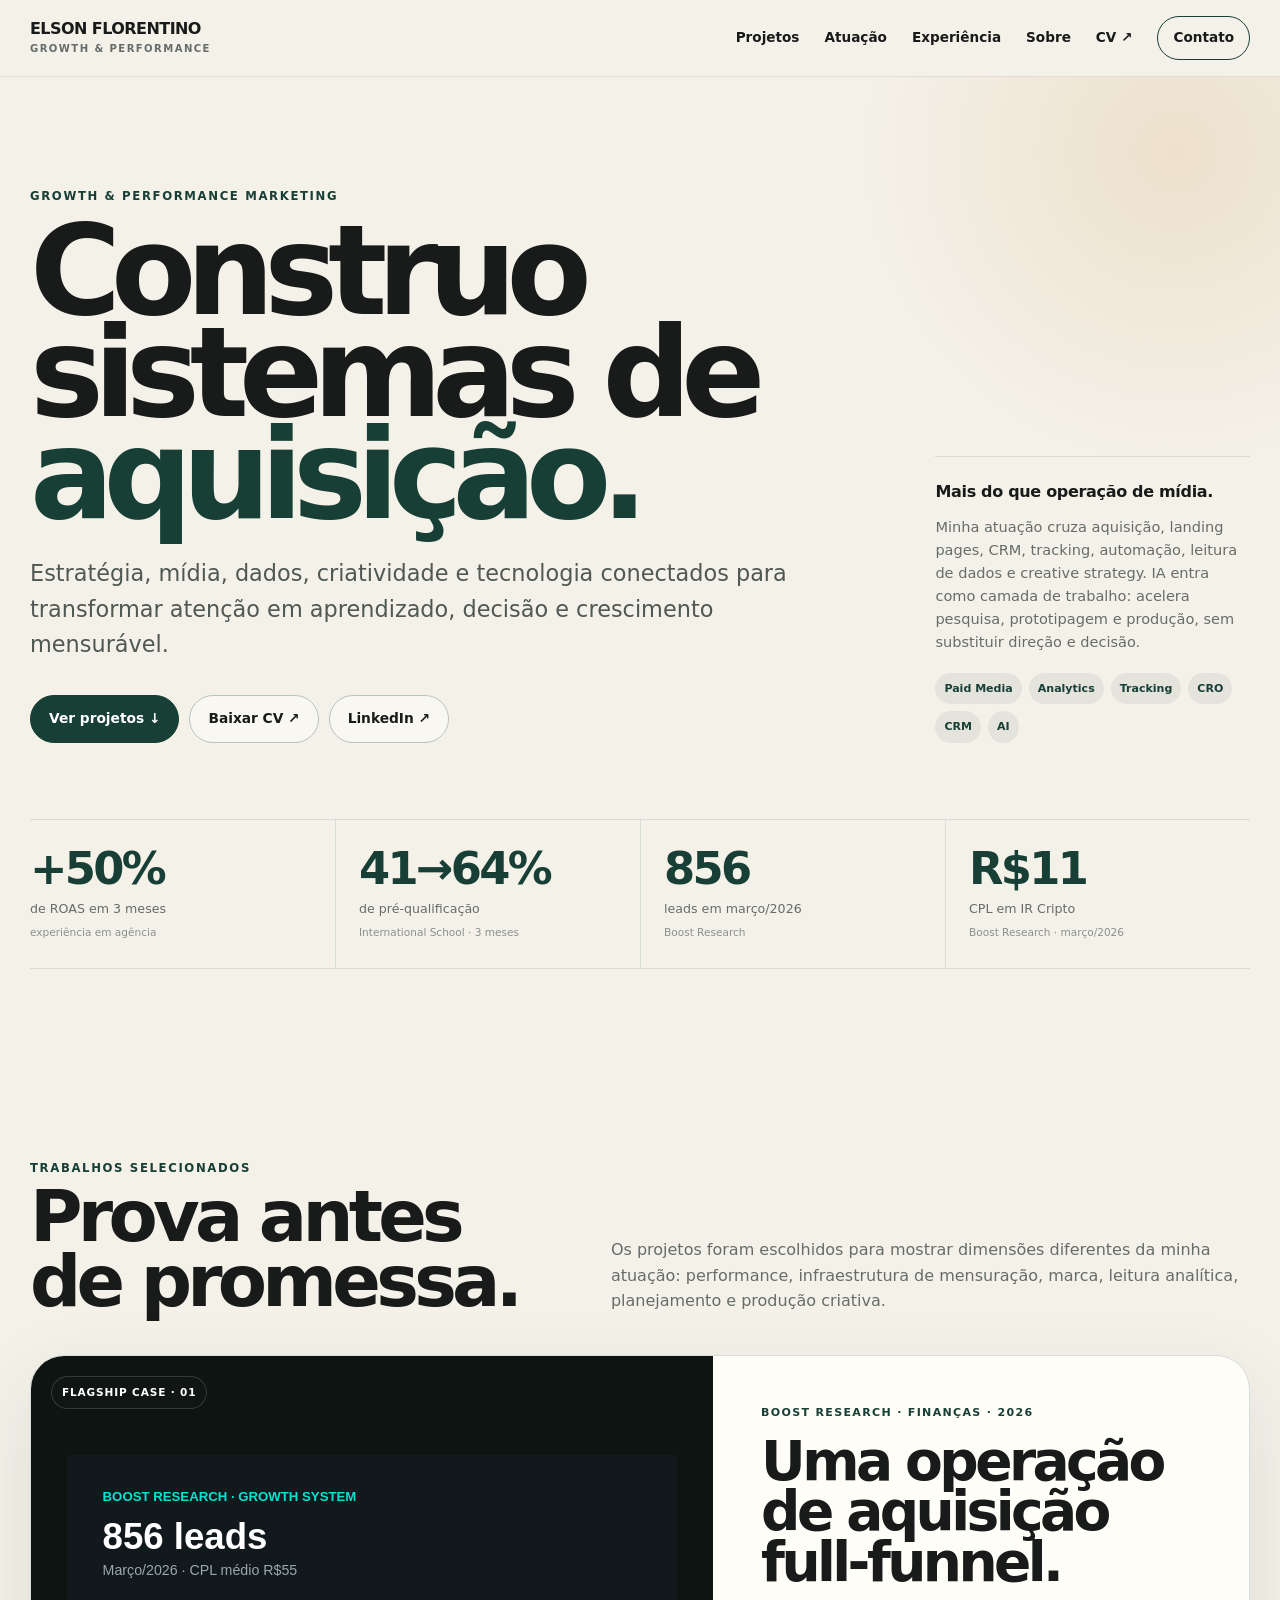
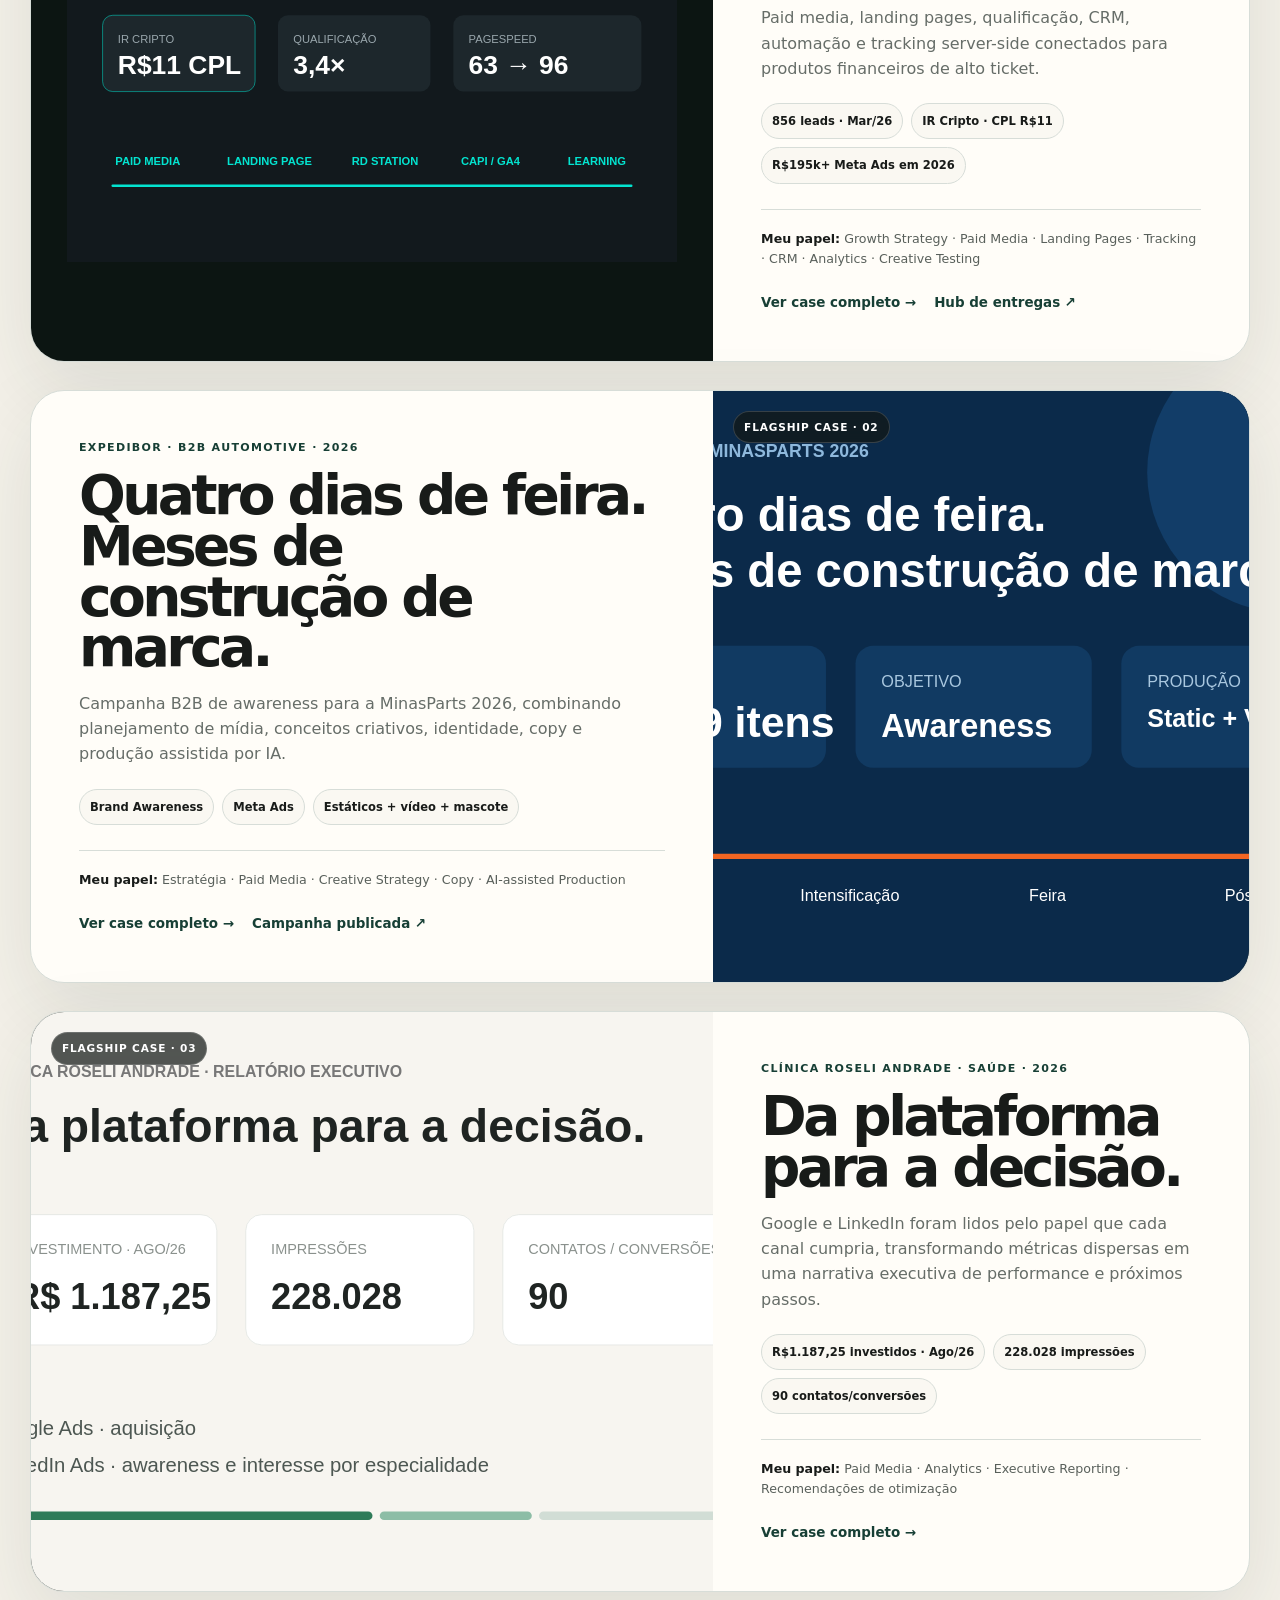
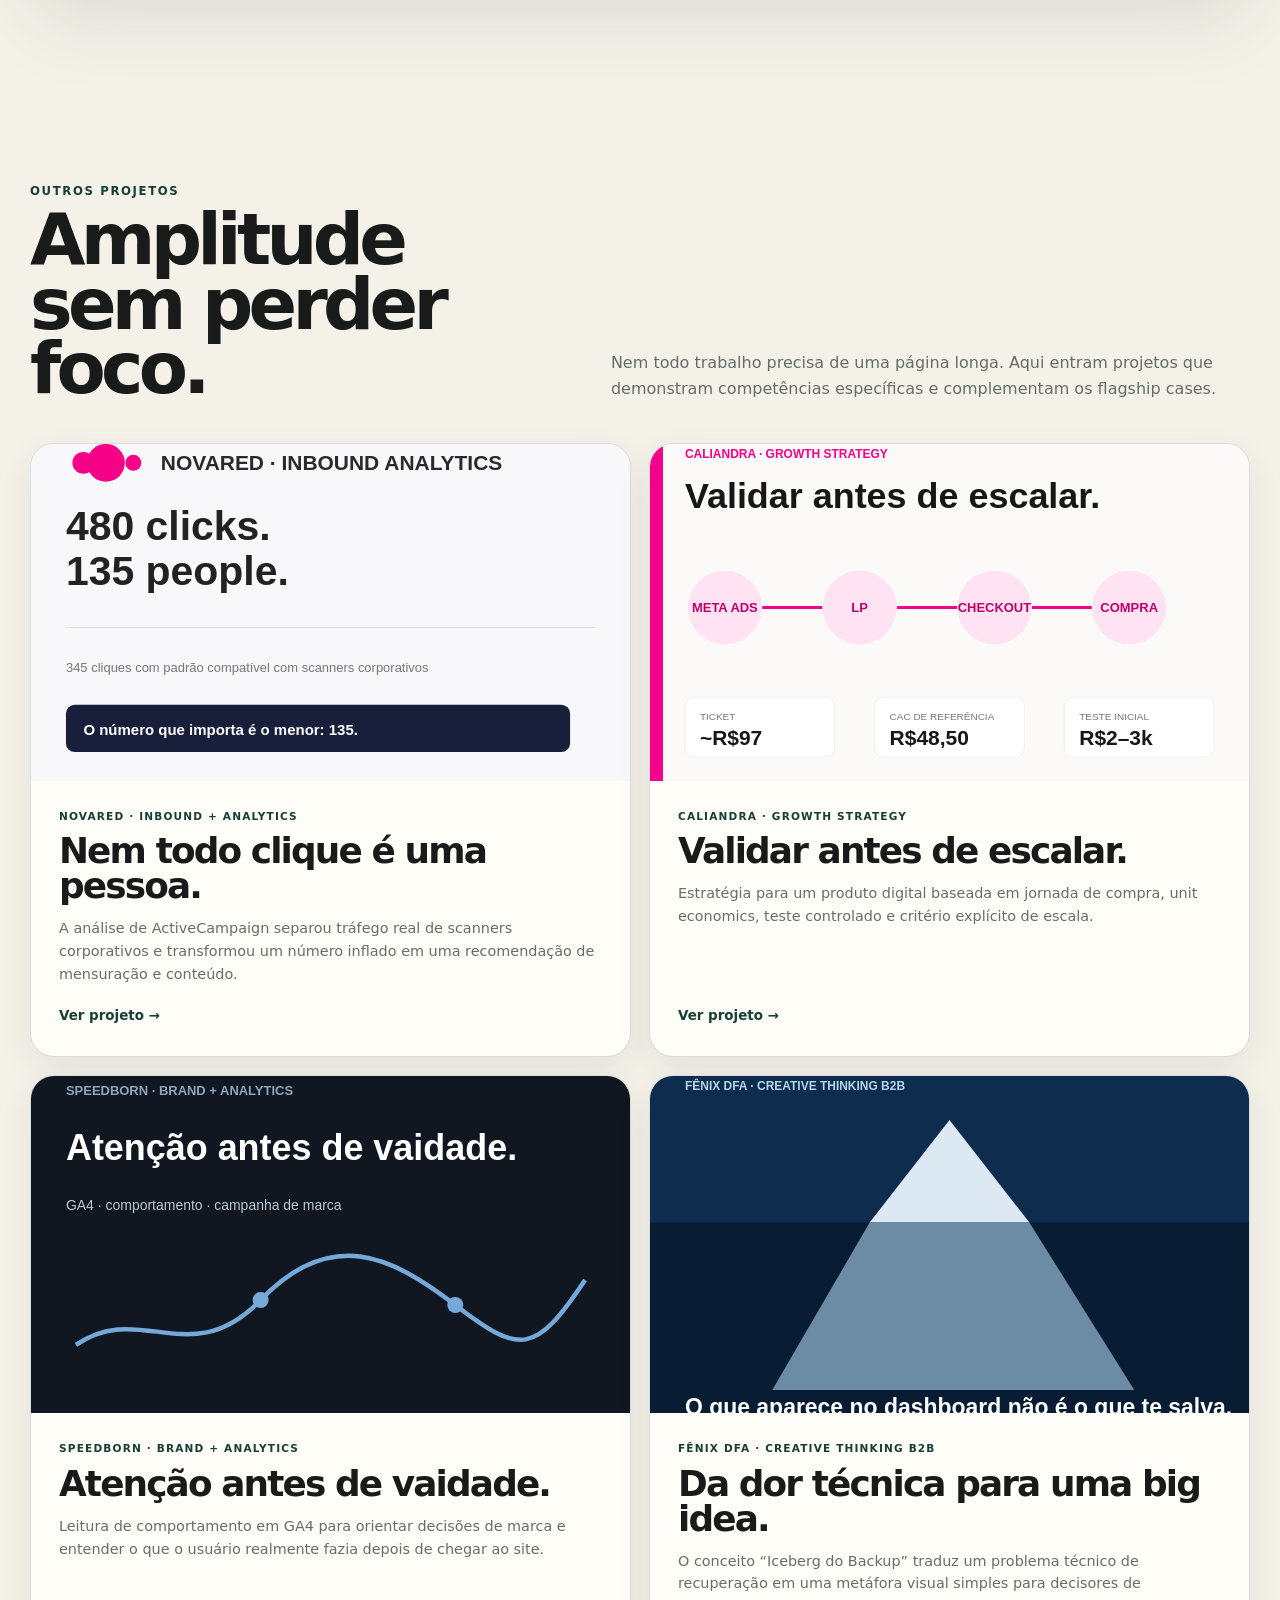
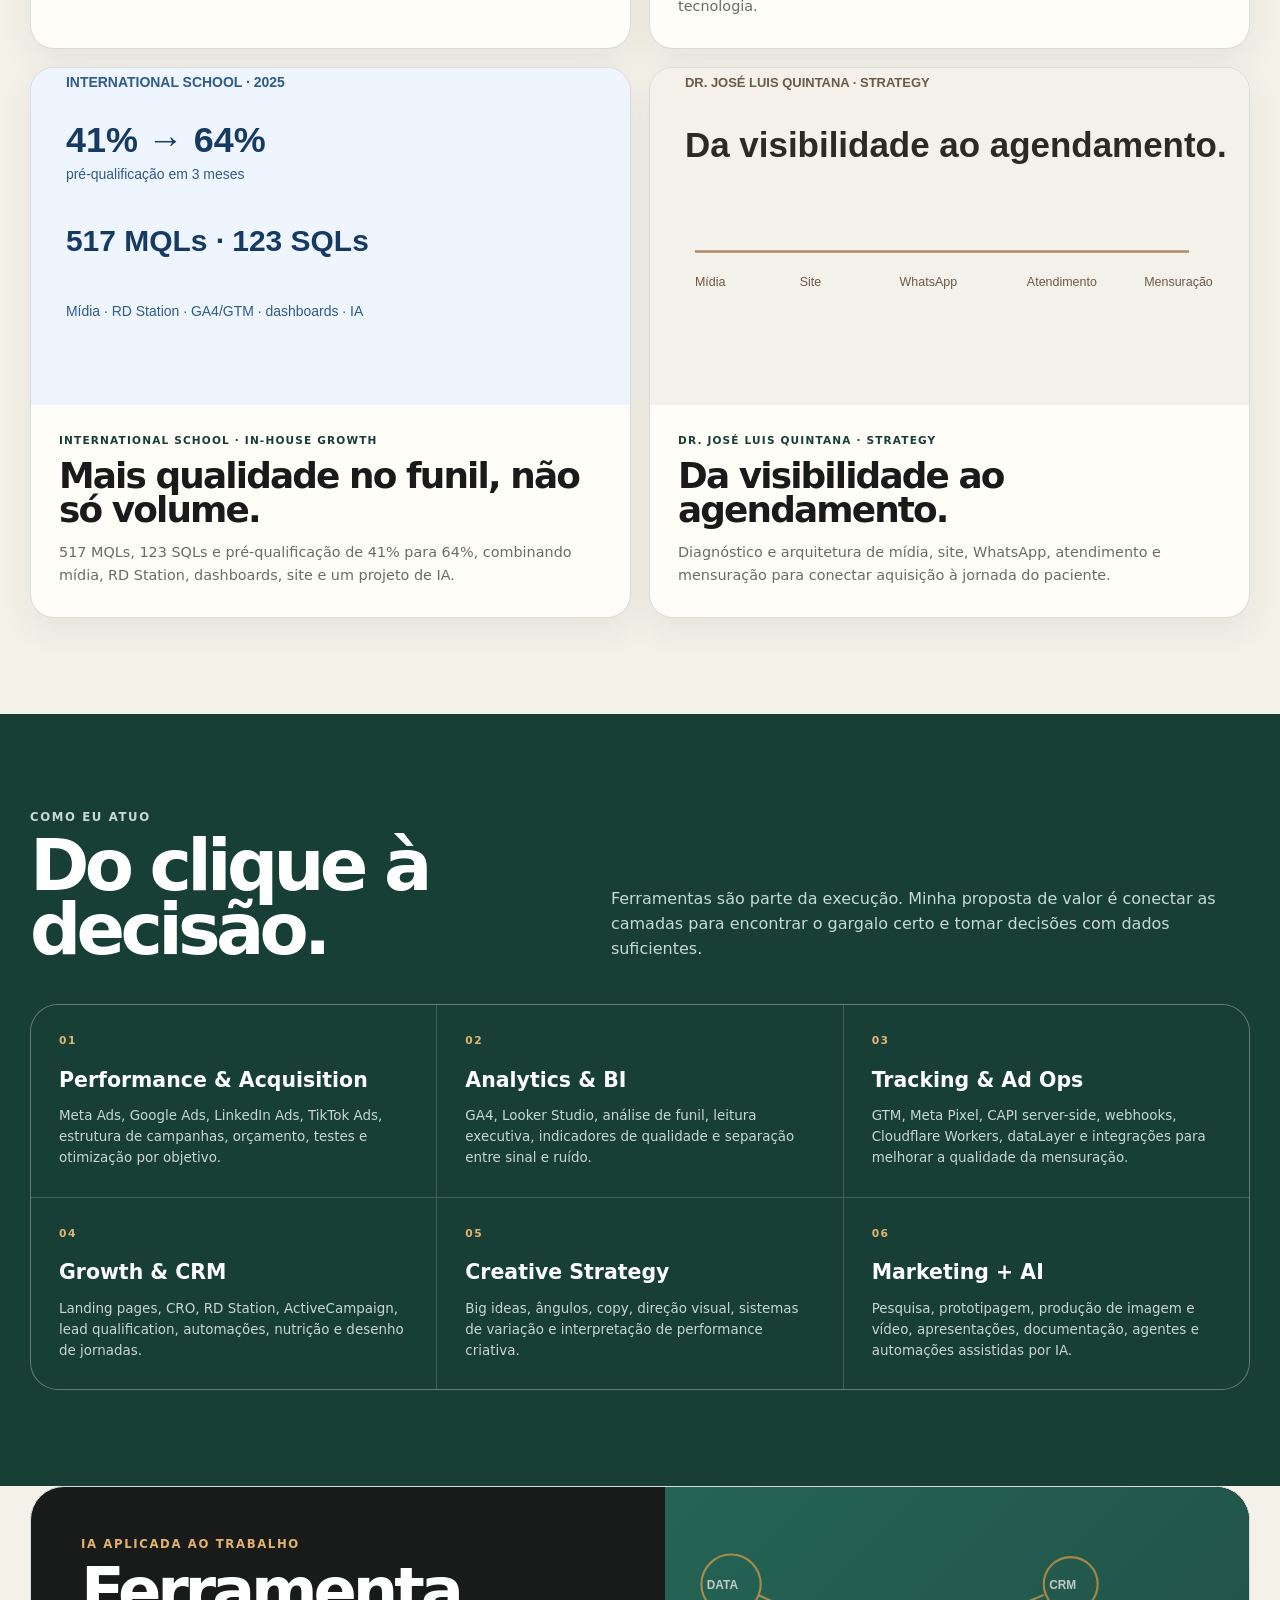
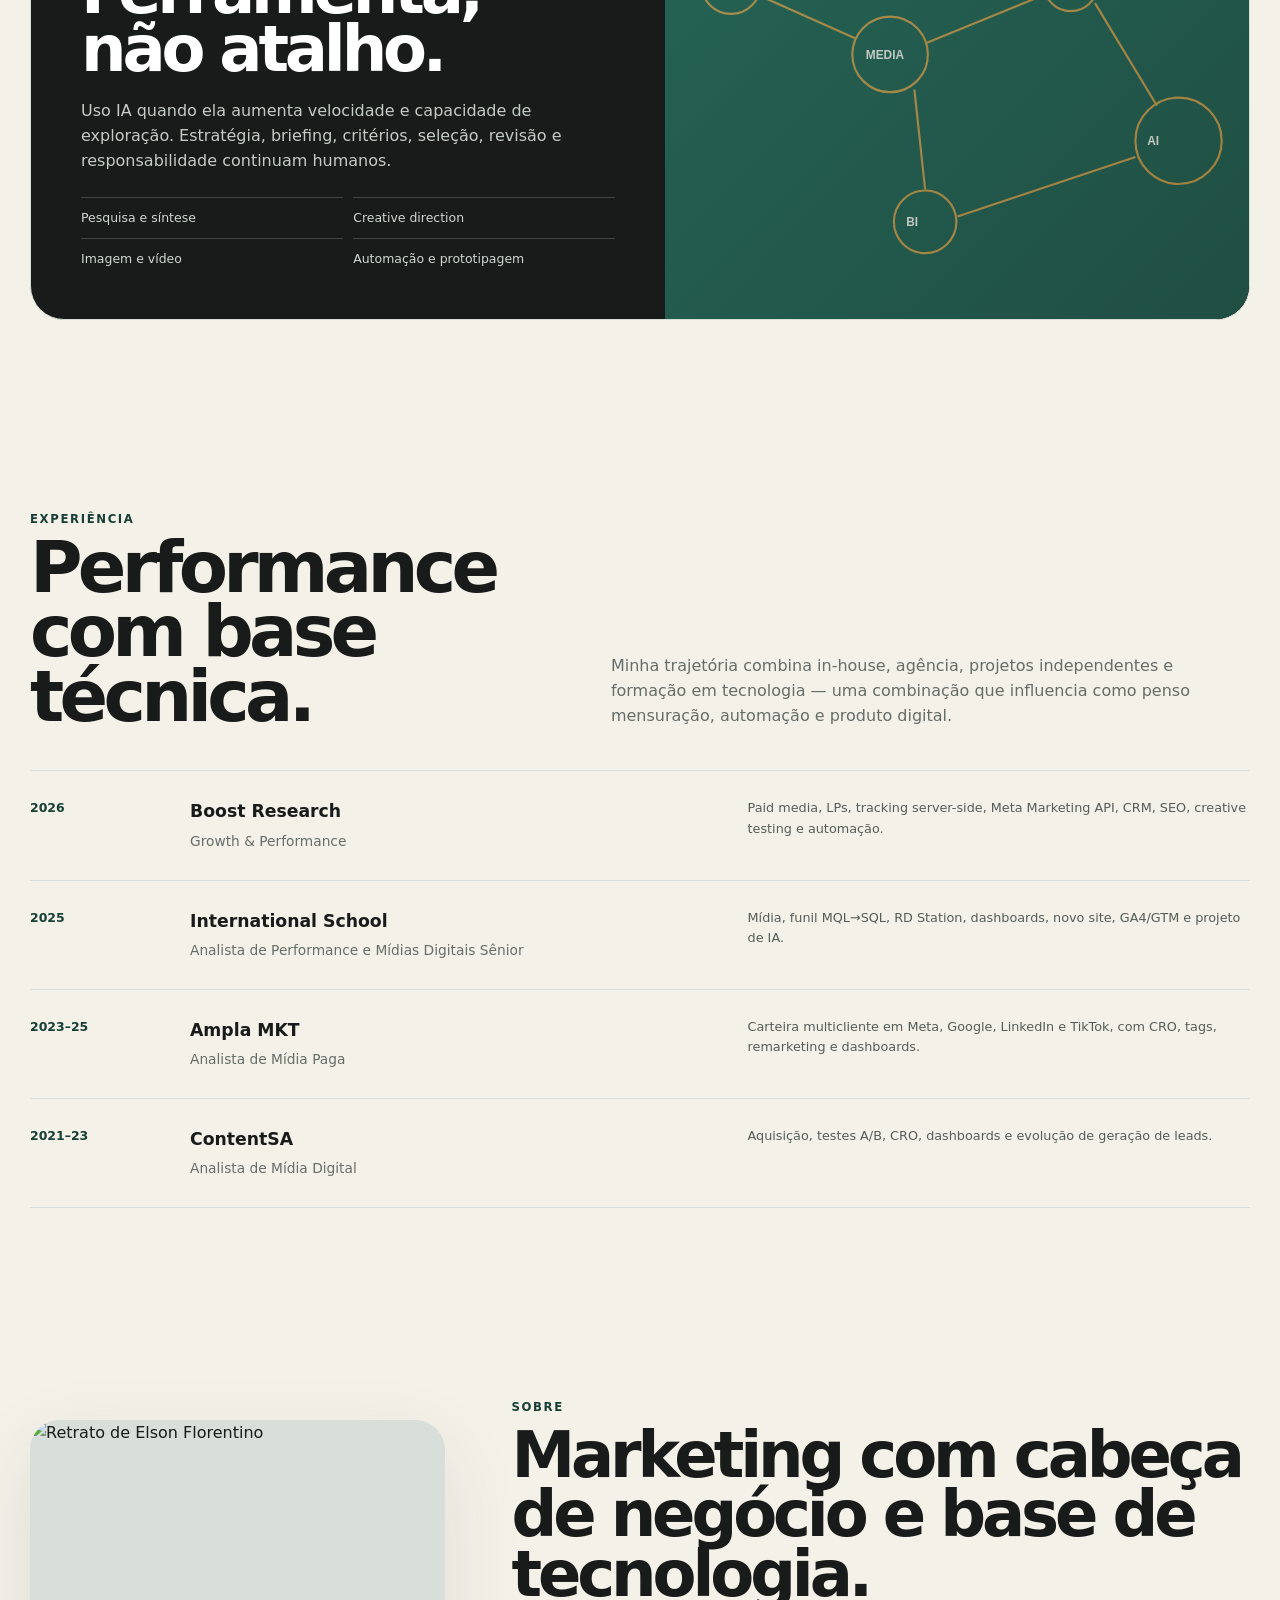
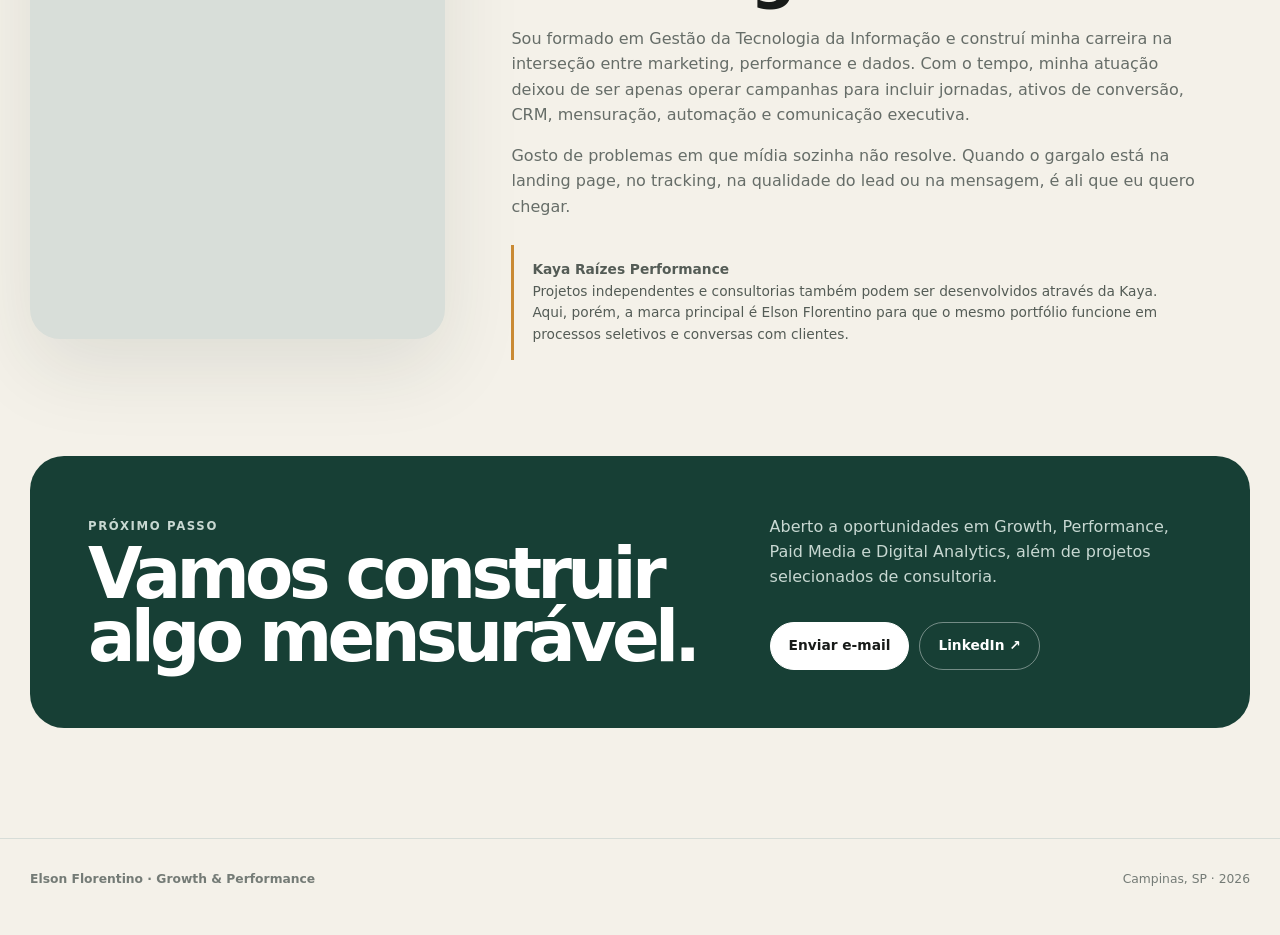
==== index.html @ 9ebf3e1c "Publish Elson Florentino portfolio" ====
<!doctype html>
<html lang="pt-BR">
<head>
<meta charset="utf-8">
<meta name="viewport" content="width=device-width,initial-scale=1">
<meta name="description" content="Elson Florentino — Growth & Performance Marketing. Paid media, analytics, tracking, CRO, creative strategy e IA aplicada ao marketing.">
<meta name="theme-color" content="#173f35">
<meta property="og:title" content="Elson Florentino — Growth & Performance">
<meta property="og:description" content="Estratégia, aquisição, dados e tecnologia para construir crescimento mensurável.">
<meta property="og:image" content="https://avatars.githubusercontent.com/u/189285156?v=4">
<title>Elson Florentino — Growth & Performance</title>
<link rel="stylesheet" href="assets/styles.css">
</head>
<body>
<a class="skip" href="#main">Pular para o conteúdo</a>
<header class="site-header">
  <div class="wrap nav">
    <a class="brand" href="#top">ELSON FLORENTINO<small>Growth & Performance</small></a>
    <nav class="navlinks" aria-label="Navegação principal">
      <a href="#work">Projetos</a><a href="#capabilities">Atuação</a><a href="#experience">Experiência</a><a href="#about">Sobre</a>
      <a href="cv.html" target="_blank" rel="noreferrer">CV ↗</a>
      <a class="nav-cta" href="mailto:elson.florentino81@gmail.com">Contato</a>
    </nav>
    <button class="menu" type="button" aria-label="Abrir menu" aria-expanded="false">☰</button>
  </div>
</header>
<main id="main">
<section class="hero" id="top">
  <div class="wrap hero-grid">
    <div>
      <div class="kicker">Growth & Performance Marketing</div>
      <h1>Construo sistemas de <span>aquisição.</span></h1>
      <p class="lead">Estratégia, mídia, dados, criatividade e tecnologia conectados para transformar atenção em aprendizado, decisão e crescimento mensurável.</p>
      <div class="actions">
        <a class="btn primary" href="#work">Ver projetos ↓</a>
        <a class="btn ghost" href="cv.html" target="_blank" rel="noreferrer">Baixar CV ↗</a>
        <a class="btn ghost" href="https://br.linkedin.com/in/elsonflorentino" target="_blank" rel="noreferrer">LinkedIn ↗</a>
      </div>
    </div>
    <aside class="hero-panel">
      <h2>Mais do que operação de mídia.</h2>
      <p>Minha atuação cruza aquisição, landing pages, CRM, tracking, automação, leitura de dados e creative strategy. IA entra como camada de trabalho: acelera pesquisa, prototipagem e produção, sem substituir direção e decisão.</p>
      <div class="micro"><span>Paid Media</span><span>Analytics</span><span>Tracking</span><span>CRO</span><span>CRM</span><span>AI</span></div>
    </aside>
  </div>
</section>

<section class="proof" aria-label="Resultados em destaque">
  <div class="wrap proof-grid">
    <div class="proof-item"><b>+50%</b><span>de ROAS em 3 meses</span><small>experiência em agência</small></div>
    <div class="proof-item"><b>41→64%</b><span>de pré-qualificação</span><small>International School · 3 meses</small></div>
    <div class="proof-item"><b>856</b><span>leads em março/2026</span><small>Boost Research</small></div>
    <div class="proof-item"><b>R$11</b><span>CPL em IR Cripto</span><small>Boost Research · março/2026</small></div>
  </div>
</section>

<section id="work">
  <div class="wrap">
    <div class="section-head">
      <div><div class="kicker">Trabalhos selecionados</div><h2>Prova antes de promessa.</h2></div>
      <p>Os projetos foram escolhidos para mostrar dimensões diferentes da minha atuação: performance, infraestrutura de mensuração, marca, leitura analítica, planejamento e produção criativa.</p>
    </div>
    <div class="featured">
      <article class="project">
        <div class="project-media contain"><span class="media-label">Flagship case · 01</span><img src="assets/images/boost.svg" alt="Capa do e-book Novas Regras Cripto 2026 da Boost Research"></div>
        <div class="project-copy">
          <div class="project-meta">Boost Research · Finanças · 2026</div>
          <h3>Uma operação de aquisição full-funnel.</h3>
          <p>Paid media, landing pages, qualificação, CRM, automação e tracking server-side conectados para produtos financeiros de alto ticket.</p>
          <div class="project-proof"><span>856 leads · Mar/26</span><span>IR Cripto · CPL R$11</span><span>R$195k+ Meta Ads em 2026</span></div>
          <div class="project-role"><b>Meu papel:</b> Growth Strategy · Paid Media · Landing Pages · Tracking · CRM · Analytics · Creative Testing</div>
          <div class="link-row"><a class="text-link" href="cases/boost.html">Ver case completo →</a><a class="text-link" href="https://elsonflorentino-afk.github.io/projetos-boost/hub/" target="_blank" rel="noreferrer">Hub de entregas ↗</a></div>
        </div>
      </article>

      <article class="project">
        <div class="project-media"><span class="media-label">Flagship case · 02</span><img src="assets/images/expedibor.svg" alt="Estande da Expedibor desenvolvido para a campanha da MinasParts 2026"></div>
        <div class="project-copy">
          <div class="project-meta">Expedibor · B2B Automotive · 2026</div>
          <h3>Quatro dias de feira. Meses de construção de marca.</h3>
          <p>Campanha B2B de awareness para a MinasParts 2026, combinando planejamento de mídia, conceitos criativos, identidade, copy e produção assistida por IA.</p>
          <div class="project-proof"><span>Brand Awareness</span><span>Meta Ads</span><span>Estáticos + vídeo + mascote</span></div>
          <div class="project-role"><b>Meu papel:</b> Estratégia · Paid Media · Creative Strategy · Copy · AI-assisted Production</div>
          <div class="link-row"><a class="text-link" href="cases/expedibor.html">Ver case completo →</a><a class="text-link" href="https://elsonflorentino.github.io/expedibor-midia/painel/mockups-fase1-intensificacao.html" target="_blank" rel="noreferrer">Campanha publicada ↗</a></div>
        </div>
      </article>

      <article class="project">
        <div class="project-media"><span class="media-label">Flagship case · 03</span><img src="assets/images/roseli.svg" alt="Resumo executivo de agosto da Clínica Roseli Andrade"></div>
        <div class="project-copy">
          <div class="project-meta">Clínica Roseli Andrade · Saúde · 2026</div>
          <h3>Da plataforma para a decisão.</h3>
          <p>Google e LinkedIn foram lidos pelo papel que cada canal cumpria, transformando métricas dispersas em uma narrativa executiva de performance e próximos passos.</p>
          <div class="project-proof"><span>R$1.187,25 investidos · Ago/26</span><span>228.028 impressões</span><span>90 contatos/conversões</span></div>
          <div class="project-role"><b>Meu papel:</b> Paid Media · Analytics · Executive Reporting · Recomendações de otimização</div>
          <div class="link-row"><a class="text-link" href="cases/roseli.html">Ver case completo →</a></div>
        </div>
      </article>
    </div>
  </div>
</section>

<section>
  <div class="wrap">
    <div class="section-head">
      <div><div class="kicker">Outros projetos</div><h2>Amplitude sem perder foco.</h2></div>
      <p>Nem todo trabalho precisa de uma página longa. Aqui entram projetos que demonstram competências específicas e complementam os flagship cases.</p>
    </div>
    <div class="secondary-grid">
      <article class="secondary-card"><div class="secondary-media"><img src="assets/images/novared.svg" alt="Slide de insights e direcionamento de e-mail marketing da NovaRed"></div><div class="secondary-body"><div class="secondary-tag">NovaRed · Inbound + Analytics</div><h3>Nem todo clique é uma pessoa.</h3><p>A análise de ActiveCampaign separou tráfego real de scanners corporativos e transformou um número inflado em uma recomendação de mensuração e conteúdo.</p><div class="link-row"><a class="text-link" href="cases/novared.html">Ver projeto →</a></div></div></article>
      <article class="secondary-card"><div class="secondary-media"><img src="assets/images/caliandra.svg" alt="Plano em duas fases para validação e escala da Caliandra Saúde Mental"></div><div class="secondary-body"><div class="secondary-tag">Caliandra · Growth Strategy</div><h3>Validar antes de escalar.</h3><p>Estratégia para um produto digital baseada em jornada de compra, unit economics, teste controlado e critério explícito de escala.</p><div class="link-row"><a class="text-link" href="cases/caliandra.html">Ver projeto →</a></div></div></article>
      <article class="secondary-card"><div class="secondary-media"><img src="assets/images/speedborn.svg" alt="Visual editorial de brand e analytics para Speedborn"></div><div class="secondary-body"><div class="secondary-tag">Speedborn · Brand + Analytics</div><h3>Atenção antes de vaidade.</h3><p>Leitura de comportamento em GA4 para orientar decisões de marca e entender o que o usuário realmente fazia depois de chegar ao site.</p></div></article>
      <article class="secondary-card"><div class="secondary-media"><img src="assets/images/fenix.svg" alt="Conceito O Iceberg do Backup criado para campanha B2B da Fênix DFA"></div><div class="secondary-body"><div class="secondary-tag">Fênix DFA · Creative Thinking B2B</div><h3>Da dor técnica para uma big idea.</h3><p>O conceito “Iceberg do Backup” traduz um problema técnico de recuperação em uma metáfora visual simples para decisores de tecnologia.</p></div></article>
      <article class="secondary-card"><div class="secondary-media"><img src="assets/images/international-school.svg" alt="Visual de resultados do funil da International School"></div><div class="secondary-body"><div class="secondary-tag">International School · In-house Growth</div><h3>Mais qualidade no funil, não só volume.</h3><p>517 MQLs, 123 SQLs e pré-qualificação de 41% para 64%, combinando mídia, RD Station, dashboards, site e um projeto de IA.</p></div></article>
      <article class="secondary-card"><div class="secondary-media"><img src="assets/images/quintana.svg" alt="Visual de estratégia para Dr. José Luis Quintana"></div><div class="secondary-body"><div class="secondary-tag">Dr. José Luis Quintana · Strategy</div><h3>Da visibilidade ao agendamento.</h3><p>Diagnóstico e arquitetura de mídia, site, WhatsApp, atendimento e mensuração para conectar aquisição à jornada do paciente.</p></div></article>
    </div>
  </div>
</section>

<section class="capabilities" id="capabilities">
  <div class="wrap">
    <div class="section-head"><div><div class="kicker">Como eu atuo</div><h2>Do clique à decisão.</h2></div><p>Ferramentas são parte da execução. Minha proposta de valor é conectar as camadas para encontrar o gargalo certo e tomar decisões com dados suficientes.</p></div>
    <div class="cap-grid">
      <div class="cap"><div class="num">01</div><h3>Performance & Acquisition</h3><p>Meta Ads, Google Ads, LinkedIn Ads, TikTok Ads, estrutura de campanhas, orçamento, testes e otimização por objetivo.</p></div>
      <div class="cap"><div class="num">02</div><h3>Analytics & BI</h3><p>GA4, Looker Studio, análise de funil, leitura executiva, indicadores de qualidade e separação entre sinal e ruído.</p></div>
      <div class="cap"><div class="num">03</div><h3>Tracking & Ad Ops</h3><p>GTM, Meta Pixel, CAPI server-side, webhooks, Cloudflare Workers, dataLayer e integrações para melhorar a qualidade da mensuração.</p></div>
      <div class="cap"><div class="num">04</div><h3>Growth & CRM</h3><p>Landing pages, CRO, RD Station, ActiveCampaign, lead qualification, automações, nutrição e desenho de jornadas.</p></div>
      <div class="cap"><div class="num">05</div><h3>Creative Strategy</h3><p>Big ideas, ângulos, copy, direção visual, sistemas de variação e interpretação de performance criativa.</p></div>
      <div class="cap"><div class="num">06</div><h3>Marketing + AI</h3><p>Pesquisa, prototipagem, produção de imagem e vídeo, apresentações, documentação, agentes e automações assistidas por IA.</p></div>
    </div>
  </div>
</section>

<section class="ai-band">
  <div class="wrap ai-shell">
    <div class="ai-copy"><div class="kicker">IA aplicada ao trabalho</div><h2>Ferramenta, não atalho.</h2><p>Uso IA quando ela aumenta velocidade e capacidade de exploração. Estratégia, briefing, critérios, seleção, revisão e responsabilidade continuam humanos.</p><div class="ai-list"><div>Pesquisa e síntese</div><div>Creative direction</div><div>Imagem e vídeo</div><div>Automação e prototipagem</div></div></div>
    <div class="ai-visual"><img src="assets/images/data-flow.svg" alt="Visual abstrato representando fluxo de dados e inteligência artificial"></div>
  </div>
</section>

<section id="experience">
  <div class="wrap">
    <div class="section-head"><div><div class="kicker">Experiência</div><h2>Performance com base técnica.</h2></div><p>Minha trajetória combina in-house, agência, projetos independentes e formação em tecnologia — uma combinação que influencia como penso mensuração, automação e produto digital.</p></div>
    <div class="experience">
      <div class="job"><time>2026</time><div><h3>Boost Research</h3><p>Growth & Performance</p></div><div class="result">Paid media, LPs, tracking server-side, Meta Marketing API, CRM, SEO, creative testing e automação.</div></div>
      <div class="job"><time>2025</time><div><h3>International School</h3><p>Analista de Performance e Mídias Digitais Sênior</p></div><div class="result">Mídia, funil MQL→SQL, RD Station, dashboards, novo site, GA4/GTM e projeto de IA.</div></div>
      <div class="job"><time>2023–25</time><div><h3>Ampla MKT</h3><p>Analista de Mídia Paga</p></div><div class="result">Carteira multicliente em Meta, Google, LinkedIn e TikTok, com CRO, tags, remarketing e dashboards.</div></div>
      <div class="job"><time>2021–23</time><div><h3>ContentSA</h3><p>Analista de Mídia Digital</p></div><div class="result">Aquisição, testes A/B, CRO, dashboards e evolução de geração de leads.</div></div>
    </div>
  </div>
</section>

<section id="about">
  <div class="wrap about">
    <div class="portrait"><img src="https://avatars.githubusercontent.com/u/189285156?v=4" alt="Retrato de Elson Florentino"></div>
    <div><div class="kicker">Sobre</div><h2>Marketing com cabeça de negócio e base de tecnologia.</h2><p>Sou formado em Gestão da Tecnologia da Informação e construí minha carreira na interseção entre marketing, performance e dados. Com o tempo, minha atuação deixou de ser apenas operar campanhas para incluir jornadas, ativos de conversão, CRM, mensuração, automação e comunicação executiva.</p><p>Gosto de problemas em que mídia sozinha não resolve. Quando o gargalo está na landing page, no tracking, na qualidade do lead ou na mensagem, é ali que eu quero chegar.</p><div class="kaya-note"><b>Kaya Raízes Performance</b><br>Projetos independentes e consultorias também podem ser desenvolvidos através da Kaya. Aqui, porém, a marca principal é Elson Florentino para que o mesmo portfólio funcione em processos seletivos e conversas com clientes.</div></div>
  </div>
</section>

<section class="cta">
  <div class="wrap cta-box">
    <div><div class="kicker">Próximo passo</div><h2>Vamos construir algo mensurável.</h2></div>
    <div><p>Aberto a oportunidades em Growth, Performance, Paid Media e Digital Analytics, além de projetos selecionados de consultoria.</p><div class="actions"><a class="btn primary" href="mailto:elson.florentino81@gmail.com">Enviar e-mail</a><a class="btn" href="https://br.linkedin.com/in/elsonflorentino" target="_blank" rel="noreferrer">LinkedIn ↗</a></div></div>
  </div>
</section>
</main>
<footer class="footer"><div class="wrap footer-row"><b>Elson Florentino · Growth & Performance</b><span>Campinas, SP · 2026</span></div></footer>
<script src="assets/site.js"></script>
</body></html>
---- assets/styles.css ----
:root{
  --bg:#f4f1e9;
  --paper:#fffdf8;
  --ink:#181b19;
  --muted:#666d68;
  --green:#173f35;
  --green-2:#24564a;
  --green-soft:#dfe9e4;
  --amber:#c98a34;
  --amber-soft:#f2e4cc;
  --line:#d7ddd8;
  --line-strong:#b8c5be;
  --max:1220px;
  --r-xl:34px;
  --r-lg:24px;
  --r-md:16px;
  --shadow:0 28px 80px rgba(28,48,39,.10);
  --shadow-soft:0 12px 34px rgba(28,48,39,.07);
}
*{box-sizing:border-box}
html{scroll-behavior:smooth}
body{margin:0;background:var(--bg);color:var(--ink);font-family:Inter,ui-sans-serif,system-ui,-apple-system,BlinkMacSystemFont,"Segoe UI",sans-serif;line-height:1.58;-webkit-font-smoothing:antialiased;text-rendering:optimizeLegibility}
body.menu-open{overflow:hidden}
a{color:inherit;text-decoration:none}
img{display:block;max-width:100%;height:auto}
button{font:inherit;color:inherit}
.wrap{width:min(calc(100% - 44px),var(--max));margin:auto}
.skip{position:fixed;left:14px;top:-70px;z-index:100;background:var(--ink);color:#fff;padding:10px 14px;border-radius:10px;transition:top .18s ease}
.skip:focus{top:14px}
.kicker{font-size:.73rem;line-height:1.2;text-transform:uppercase;letter-spacing:.14em;font-weight:850;color:var(--green)}
.eyebrow{font-size:.76rem;color:var(--muted);font-weight:750;letter-spacing:.02em}
.muted{color:var(--muted)}
.site-header{position:sticky;top:0;z-index:40;border-bottom:1px solid rgba(23,63,53,.10);background:rgba(244,241,233,.90);backdrop-filter:blur(18px)}
.nav{min-height:76px;display:flex;align-items:center;justify-content:space-between;gap:24px}
.brand{display:inline-flex;flex-direction:column;line-height:1;font-weight:900;letter-spacing:-.035em;font-size:1rem}
.brand small{font-size:.63rem;text-transform:uppercase;letter-spacing:.14em;color:var(--muted);margin-top:7px;font-weight:800}
.navlinks{display:flex;align-items:center;gap:25px;font-size:.85rem;font-weight:780}
.navlinks a{position:relative;padding:9px 0}
.navlinks a::after{content:"";position:absolute;height:1px;left:0;right:100%;bottom:3px;background:var(--green);transition:right .18s ease}
.navlinks a:hover::after,.navlinks a:focus-visible::after{right:0}
.nav-cta{border:1px solid var(--green)!important;border-radius:999px;padding:10px 15px!important}
.nav-cta::after{display:none}
.menu{display:none;border:1px solid var(--line);background:var(--paper);width:44px;height:44px;border-radius:50%;cursor:pointer}
.hero{position:relative;overflow:hidden;padding:112px 0 76px}
.hero::before{content:"";position:absolute;inset:-250px -220px auto auto;width:650px;height:650px;border-radius:50%;background:radial-gradient(circle,rgba(201,138,52,.16),rgba(201,138,52,0) 68%);pointer-events:none}
.hero-grid{display:grid;grid-template-columns:minmax(0,1.45fr) minmax(300px,.55fr);gap:76px;align-items:end}
.hero h1{font-size:clamp(4.1rem,9.7vw,9.4rem);line-height:.82;letter-spacing:-.082em;margin:18px 0 30px;max-width:1050px;font-weight:850}
.hero h1 span{color:var(--green)}
.hero .lead{font-size:clamp(1.12rem,1.75vw,1.46rem);color:#505852;max-width:780px;margin:0}
.actions{display:flex;flex-wrap:wrap;gap:10px;margin-top:32px}
.btn{display:inline-flex;align-items:center;justify-content:center;min-height:48px;padding:0 18px;border:1px solid var(--line-strong);border-radius:999px;font-weight:820;font-size:.86rem;transition:transform .18s ease,background .18s ease,border-color .18s ease}
.btn:hover{transform:translateY(-2px)}
.btn.primary{background:var(--green);border-color:var(--green);color:#fff}
.btn.ghost{background:rgba(255,255,255,.38)}
.hero-panel{border-top:1px solid var(--line);padding-top:22px}
.hero-panel h2{font-size:1rem;margin:0 0 10px;letter-spacing:-.02em}
.hero-panel p{color:var(--muted);font-size:.91rem;margin:0}
.hero-panel .micro{display:flex;flex-wrap:wrap;gap:7px;margin-top:20px}
.hero-panel .micro span{font-size:.69rem;font-weight:800;padding:7px 9px;border-radius:999px;background:rgba(23,63,53,.07);color:var(--green)}
.proof{padding:0 0 96px}
.proof-grid{display:grid;grid-template-columns:repeat(4,1fr);border-top:1px solid var(--line);border-bottom:1px solid var(--line)}
.proof-item{padding:27px 23px 27px 0}
.proof-item+.proof-item{border-left:1px solid var(--line);padding-left:23px}
.proof-item b{display:block;font-size:clamp(2rem,3.5vw,3.55rem);line-height:1;letter-spacing:-.06em;color:var(--green)}
.proof-item span{display:block;margin-top:8px;font-size:.79rem;color:var(--muted)}
.proof-item small{display:block;margin-top:5px;font-size:.66rem;color:#8a918c}
section{padding:96px 0}
.section-head{display:grid;grid-template-columns:.9fr 1.1fr;gap:58px;align-items:end;margin-bottom:42px}
.section-head h2{font-size:clamp(2.7rem,5.6vw,5.7rem);line-height:.9;letter-spacing:-.066em;margin:9px 0 0;max-width:650px}
.section-head p{margin:0;color:var(--muted);max-width:700px;font-size:1rem}
.featured{display:grid;gap:28px}
.project{display:grid;grid-template-columns:1.12fr .88fr;background:var(--paper);border:1px solid var(--line);border-radius:var(--r-xl);overflow:hidden;min-height:560px;box-shadow:var(--shadow)}
.project:nth-child(even) .project-media{order:2}
.project-media{position:relative;overflow:hidden;background:#0c1512;min-height:500px}
.project-media img{width:100%;height:100%;object-fit:cover;transition:transform .45s ease}
.project:hover .project-media img{transform:scale(1.018)}
.project-media.contain img{object-fit:contain;padding:36px}
.project-media .media-label{position:absolute;left:20px;top:20px;background:rgba(18,24,21,.72);color:#fff;border:1px solid rgba(255,255,255,.16);backdrop-filter:blur(8px);padding:7px 10px;border-radius:999px;font-size:.66rem;font-weight:820;letter-spacing:.08em;text-transform:uppercase}
.project-copy{padding:48px;display:flex;flex-direction:column;justify-content:center}
.project-meta{font-size:.69rem;font-weight:850;text-transform:uppercase;letter-spacing:.12em;color:var(--green)}
.project h3{font-size:clamp(2.35rem,4.3vw,4.7rem);line-height:.92;letter-spacing:-.065em;margin:14px 0 18px;max-width:580px}
.project p{margin:0;color:var(--muted);max-width:580px}
.project-proof{display:flex;gap:8px;flex-wrap:wrap;margin-top:22px}
.project-proof span{font-size:.72rem;font-weight:820;padding:8px 10px;border:1px solid var(--line);background:#faf8f2;border-radius:999px}
.project-role{border-top:1px solid var(--line);margin-top:25px;padding-top:19px;color:#59605b;font-size:.79rem}
.project-role b{color:var(--ink)}
.link-row{display:flex;flex-wrap:wrap;gap:18px;margin-top:23px}
.text-link{display:inline-flex;align-items:center;gap:8px;color:var(--green);font-weight:860;font-size:.84rem}
.text-link:hover{text-decoration:underline;text-underline-offset:4px}
.secondary-grid{display:grid;grid-template-columns:repeat(2,1fr);gap:18px}
.secondary-card{background:var(--paper);border:1px solid var(--line);border-radius:var(--r-lg);overflow:hidden;box-shadow:var(--shadow-soft);display:flex;flex-direction:column;min-height:100%}
.secondary-media{aspect-ratio:16/9;background:#e8ece8;overflow:hidden}
.secondary-media img{width:100%;height:100%;object-fit:cover;transition:transform .35s ease}
.secondary-card:hover .secondary-media img{transform:scale(1.02)}
.secondary-body{padding:27px 28px 30px;display:flex;flex-direction:column;flex:1}
.secondary-tag{font-size:.66rem;color:var(--green);font-weight:880;letter-spacing:.11em;text-transform:uppercase}
.secondary-card h3{font-size:clamp(1.65rem,2.8vw,2.5rem);line-height:.97;letter-spacing:-.052em;margin:10px 0 13px}
.secondary-card p{margin:0;color:var(--muted);font-size:.9rem}
.secondary-card .link-row{margin-top:auto;padding-top:20px}
.capabilities{background:#173f35;color:#fff}
.capabilities .section-head p,.capabilities .kicker{color:#c8d8d2}
.cap-grid{display:grid;grid-template-columns:repeat(3,1fr);gap:1px;background:rgba(255,255,255,.18);border:1px solid rgba(255,255,255,.18);border-radius:28px;overflow:hidden}
.cap{background:#173f35;padding:28px;min-height:190px}
.cap .num{font-size:.67rem;color:#e3b572;font-weight:850;letter-spacing:.14em}
.cap h3{font-size:1.28rem;margin:14px 0 9px}
.cap p{font-size:.84rem;color:#c9d6d1;margin:0}
.ai-band{padding-top:0}
.ai-shell{position:relative;border:1px solid var(--line);border-radius:var(--r-xl);overflow:hidden;background:var(--ink);color:#fff;display:grid;grid-template-columns:1fr .92fr;min-height:430px}
.ai-copy{padding:50px;position:relative;z-index:2}
.ai-copy .kicker{color:#e2b36e}
.ai-copy h2{font-size:clamp(2.8rem,5vw,5.5rem);line-height:.9;letter-spacing:-.065em;margin:12px 0 19px}
.ai-copy p{color:#c5cbc7;max-width:600px}
.ai-visual{position:relative;min-height:350px;background:linear-gradient(135deg,#143f35,#0f241f)}
.ai-visual img{width:100%;height:100%;object-fit:cover;mix-blend-mode:screen;opacity:.78}
.ai-list{display:grid;grid-template-columns:repeat(2,1fr);gap:10px;margin-top:24px}
.ai-list div{border-top:1px solid rgba(255,255,255,.18);padding-top:10px;font-size:.78rem;color:#d0d7d3}
.experience{display:grid;border-top:1px solid var(--line)}
.job{display:grid;grid-template-columns:130px 1.05fr 1fr;gap:30px;padding:27px 0;border-bottom:1px solid var(--line);align-items:start}
.job time{font-size:.78rem;font-weight:850;color:var(--green)}
.job h3{margin:0 0 5px;font-size:1.08rem}
.job p{margin:0;color:var(--muted);font-size:.86rem}
.job .result{font-size:.8rem;color:#555d58}
.about{display:grid;grid-template-columns:minmax(280px,.72fr) 1.28fr;gap:66px;align-items:center}
.portrait{aspect-ratio:4/5;border-radius:30px;overflow:hidden;background:#d8ded9;box-shadow:var(--shadow)}
.portrait img{width:100%;height:100%;object-fit:cover}
.about h2{font-size:clamp(2.7rem,5vw,5.3rem);line-height:.93;letter-spacing:-.064em;margin:12px 0 22px}
.about p{color:var(--muted);max-width:700px}
.kaya-note{border-left:3px solid var(--amber);padding:14px 0 14px 18px;margin-top:26px;color:#545c56;font-size:.86rem;max-width:680px}
.cta{padding:0 0 110px}
.cta-box{background:var(--green);color:#fff;border-radius:var(--r-xl);padding:58px;display:grid;grid-template-columns:1.2fr .8fr;gap:48px;align-items:end}
.cta-box .kicker{color:#c8d8d2}
.cta-box h2{font-size:clamp(3rem,5.5vw,6rem);line-height:.9;letter-spacing:-.068em;margin:10px 0 0}
.cta-box p{color:#c8d8d2;margin:0}
.cta-box .btn{color:#fff;border-color:rgba(255,255,255,.4)}
.cta-box .btn.primary{background:#fff;color:var(--ink);border-color:#fff}
.footer{border-top:1px solid var(--line);padding:31px 0 46px;font-size:.77rem;color:#747b76}
.footer-row{display:flex;justify-content:space-between;gap:20px}
.case-hero{position:relative;padding:92px 0 50px;overflow:hidden}
.case-hero::after{content:"";position:absolute;inset:auto -130px -180px auto;width:440px;height:440px;border-radius:50%;background:radial-gradient(circle,rgba(201,138,52,.13),transparent 68%);pointer-events:none}
.case-hero h1{font-size:clamp(3.8rem,8.4vw,8.1rem);line-height:.84;letter-spacing:-.078em;margin:17px 0 26px;max-width:1080px}
.case-hero h1 span{color:var(--green)}
.case-sub{font-size:clamp(1.05rem,1.5vw,1.28rem);max-width:830px;color:var(--muted);margin:0}
.case-facts{display:grid;grid-template-columns:repeat(3,1fr);border-top:1px solid var(--line);border-bottom:1px solid var(--line);margin-top:38px}
.case-fact{padding:24px 22px 24px 0}
.case-fact+.case-fact{border-left:1px solid var(--line);padding-left:22px}
.case-fact b{display:block;font-size:clamp(1.7rem,2.8vw,2.7rem);line-height:1;letter-spacing:-.05em;color:var(--green)}
.case-fact span{display:block;color:var(--muted);font-size:.74rem;margin-top:6px}
.back{display:inline-flex;align-items:center;gap:8px;margin-top:22px;color:var(--green);font-size:.82rem;font-weight:850}
.case-body{padding:36px 0 105px}
.case-block{display:grid;grid-template-columns:260px 1fr;gap:58px;padding:58px 0;border-top:1px solid var(--line)}
.case-label{font-size:.74rem;color:var(--green);font-weight:900;letter-spacing:.08em;text-transform:uppercase}
.case-content h2{font-size:clamp(2.1rem,4.3vw,4.35rem);line-height:.94;letter-spacing:-.058em;margin:0 0 18px;max-width:860px}
.case-content>p{color:#555d57;max-width:800px}
.role-list{display:flex;flex-wrap:wrap;gap:8px;margin-top:20px}
.role-list span{border:1px solid var(--line);background:#fbfaf6;padding:8px 10px;border-radius:999px;font-size:.73rem;font-weight:820}
.case-visual{margin-top:26px;border-radius:26px;border:1px solid var(--line);overflow:hidden;background:#e8ece8;box-shadow:var(--shadow-soft)}
.case-visual img{width:100%;height:auto}
.case-visual.dark{background:#0c1512;padding:30px}
.case-visual.dark img{object-fit:contain}
.case-grid-2{display:grid;grid-template-columns:repeat(2,1fr);gap:14px;margin-top:24px}
.case-grid-2 .case-visual{margin:0}
.decision{border:1px solid var(--line);background:var(--paper);border-radius:20px;padding:22px 23px;margin-top:16px}
.decision small{font-size:.65rem;text-transform:uppercase;letter-spacing:.1em;font-weight:880;color:var(--green)}
.decision h3{font-size:1.24rem;line-height:1.15;margin:8px 0 9px;letter-spacing:-.03em}
.decision p{font-size:.86rem;color:var(--muted);margin:0}
.evidence{border-left:3px solid var(--amber);padding:12px 0 12px 16px;margin-top:20px;max-width:800px}
.evidence b{font-size:.68rem;text-transform:uppercase;letter-spacing:.1em;color:var(--green)}
.evidence p{margin:4px 0 0;color:#555d57;font-size:.84rem}
.flow{display:grid;grid-template-columns:repeat(6,1fr);gap:8px;margin-top:24px}
.flow span{border:1px solid var(--line);background:var(--paper);border-radius:13px;padding:14px 9px;text-align:center;font-size:.71rem;font-weight:820}
.timeline{display:grid;grid-template-columns:repeat(4,1fr);gap:1px;background:var(--line);border:1px solid var(--line);border-radius:20px;overflow:hidden;margin-top:24px}
.timeline div{background:var(--paper);padding:20px}
.timeline b{display:block;font-size:.68rem;color:var(--green);letter-spacing:.08em;text-transform:uppercase}
.timeline span{display:block;font-size:.82rem;color:var(--muted);margin-top:7px}
.status{background:var(--amber-soft);border:1px solid #dfc69f;border-radius:18px;padding:17px 18px;color:#5a4d39;font-size:.84rem;margin-top:20px}
.metric-callout{display:grid;grid-template-columns:.75fr 1.25fr;border:1px solid var(--line);background:var(--paper);border-radius:22px;overflow:hidden;margin-top:22px}
.metric-callout .big{display:flex;align-items:center;justify-content:center;padding:28px;background:var(--green);color:#fff;font-size:clamp(3rem,6vw,6rem);font-weight:900;letter-spacing:-.07em}
.metric-callout .copy{padding:28px}
.metric-callout .copy h3{margin:0 0 10px;font-size:1.35rem}
.metric-callout .copy p{margin:0;color:var(--muted);font-size:.88rem}
.case-next{border-top:1px solid var(--line);padding-top:44px;margin-top:12px;display:flex;justify-content:space-between;gap:24px;align-items:end}
.case-next small{display:block;color:var(--muted);font-size:.67rem;text-transform:uppercase;letter-spacing:.1em}
.case-next strong{display:block;font-size:clamp(1.6rem,3vw,2.7rem);letter-spacing:-.05em;margin-top:5px}
.lightbox{position:fixed;inset:0;z-index:80;background:rgba(11,16,14,.88);display:none;place-items:center;padding:28px}
.lightbox.open{display:grid}
.lightbox-panel{position:relative;max-width:min(1200px,96vw);max-height:92vh}
.lightbox img{max-width:100%;max-height:88vh;border-radius:16px;box-shadow:0 28px 90px rgba(0,0,0,.4)}
.lightbox-close{position:absolute;right:-12px;top:-12px;width:42px;height:42px;border-radius:50%;border:1px solid rgba(255,255,255,.35);background:#fff;color:#111;cursor:pointer;font-weight:900}
.zoomable{cursor:zoom-in}
:focus-visible{outline:3px solid var(--amber);outline-offset:4px}
@media(max-width:980px){
  .hero-grid,.section-head,.about,.cta-box,.case-block{grid-template-columns:1fr}
  .hero-panel{max-width:660px}.project{grid-template-columns:1fr}.project:nth-child(even) .project-media{order:0}
  .project-media{min-height:420px}.proof-grid{grid-template-columns:repeat(2,1fr)}
  .proof-item:nth-child(3){border-left:0;border-top:1px solid var(--line);padding-left:0}.proof-item:nth-child(4){border-top:1px solid var(--line)}
  .cap-grid{grid-template-columns:repeat(2,1fr)}.ai-shell{grid-template-columns:1fr}.ai-visual{min-height:280px}.job{grid-template-columns:110px 1fr}.job .result{grid-column:2}.case-block{gap:22px}.case-facts{grid-template-columns:1fr}.case-fact+.case-fact{border-left:0;border-top:1px solid var(--line);padding-left:0}.flow{grid-template-columns:repeat(3,1fr)}
}
@media(max-width:720px){
  .wrap{width:min(calc(100% - 28px),var(--max))}.site-header{backdrop-filter:blur(12px)}
  .navlinks{display:none;position:fixed;left:14px;right:14px;top:86px;background:var(--paper);border:1px solid var(--line);border-radius:20px;box-shadow:var(--shadow);padding:18px;flex-direction:column;align-items:stretch;gap:2px}.navlinks.open{display:flex}.navlinks a{padding:13px 8px}.nav-cta{border-radius:14px!important}.menu{display:block}
  .hero{padding:72px 0 54px}.hero h1{font-size:clamp(3.4rem,19vw,5.7rem)}.hero-grid{gap:40px}
  .actions .btn{width:100%}.proof{padding-bottom:72px}.proof-grid{grid-template-columns:1fr}.proof-item+.proof-item,.proof-item:nth-child(3){border-left:0;border-top:1px solid var(--line);padding-left:0}
  section{padding:72px 0}.section-head{gap:20px}.project-copy{padding:30px 24px}.project-media{min-height:330px}.secondary-grid,.cap-grid,.ai-list,.case-grid-2,.timeline{grid-template-columns:1fr}
  .cap{min-height:0}.ai-copy{padding:34px 25px}.experience .job{grid-template-columns:1fr;gap:6px}.job .result{grid-column:auto}.about{gap:32px}.cta-box{padding:38px 25px}.footer-row{display:block}.footer-row span{display:block;margin-top:7px}
  .case-hero{padding:68px 0 40px}.case-hero h1{font-size:clamp(3.3rem,17vw,5.5rem)}.case-block{padding:44px 0}.flow{grid-template-columns:1fr 1fr}.metric-callout{grid-template-columns:1fr}.case-next{display:block}.case-next a{display:block;margin-top:16px}
}
@media(prefers-reduced-motion:reduce){html{scroll-behavior:auto}*,*::before,*::after{animation-duration:.001ms!important;animation-iteration-count:1!important;transition-duration:.001ms!important}}
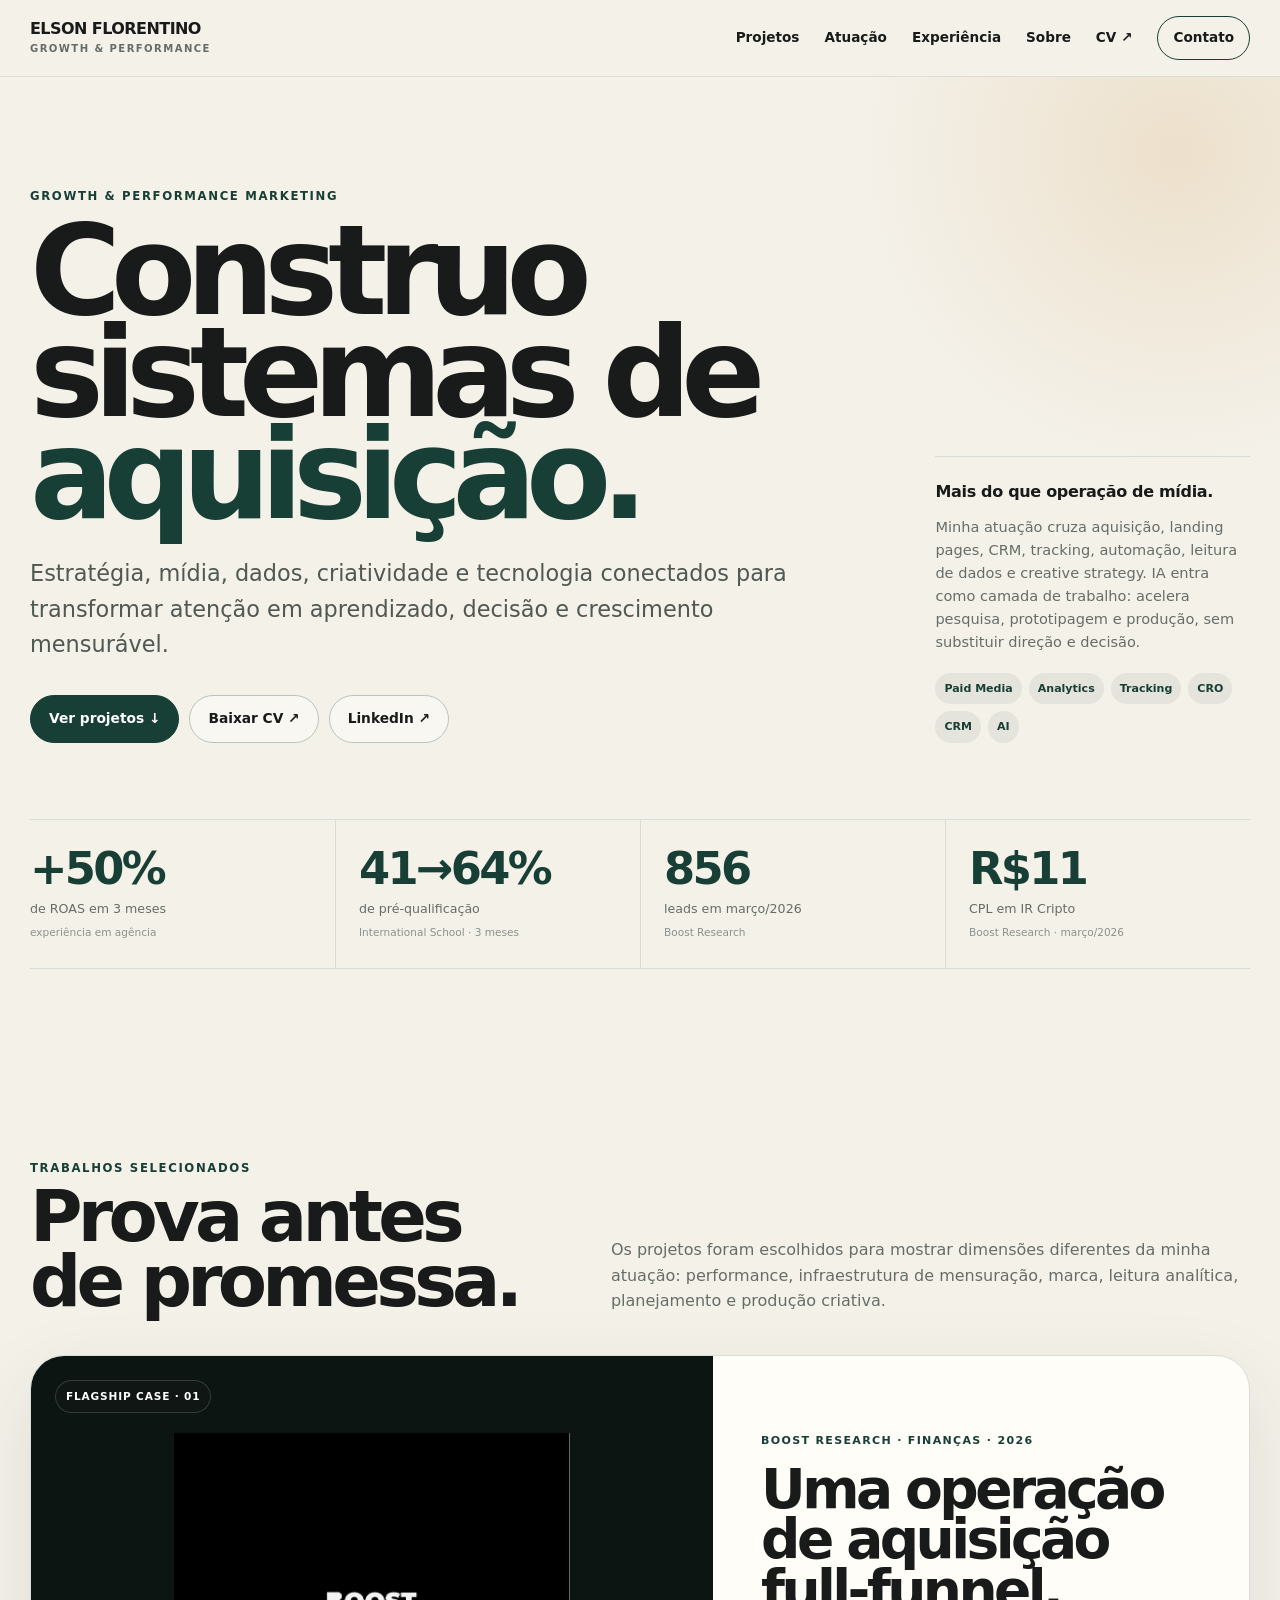
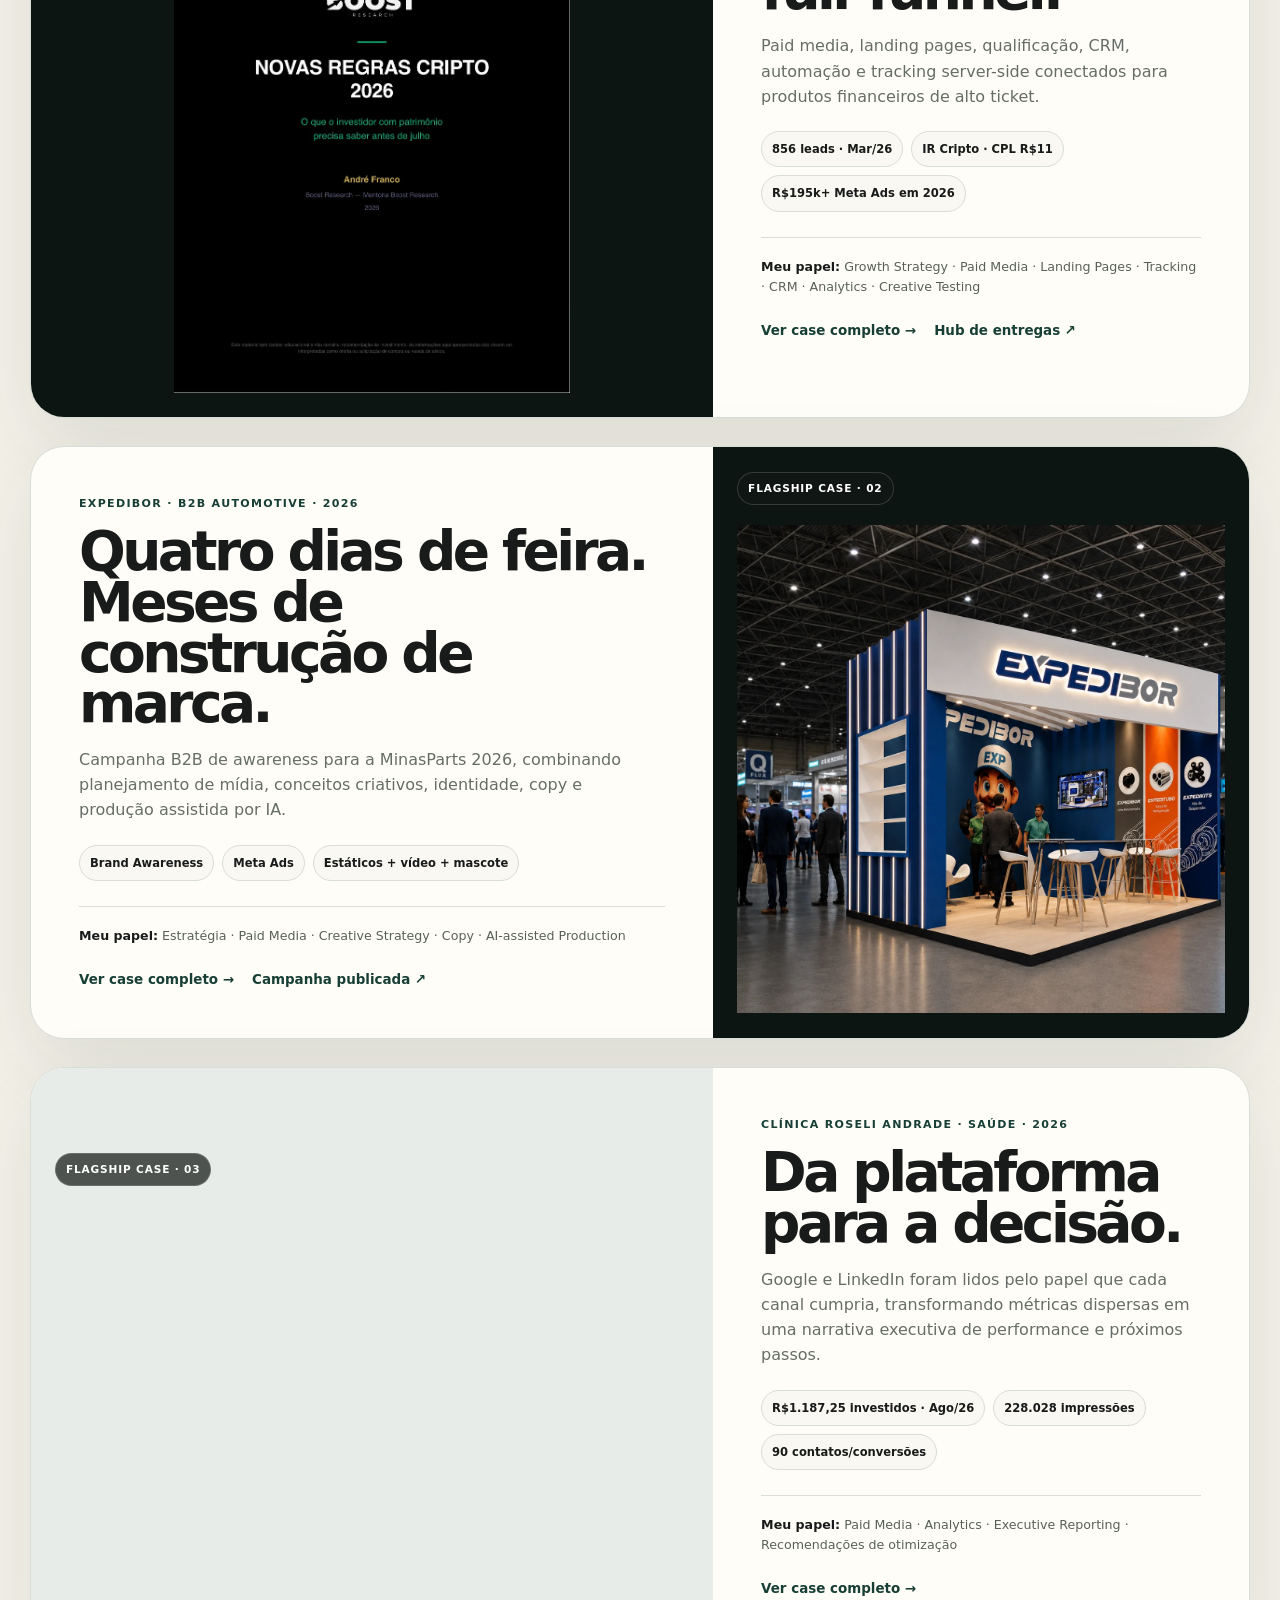
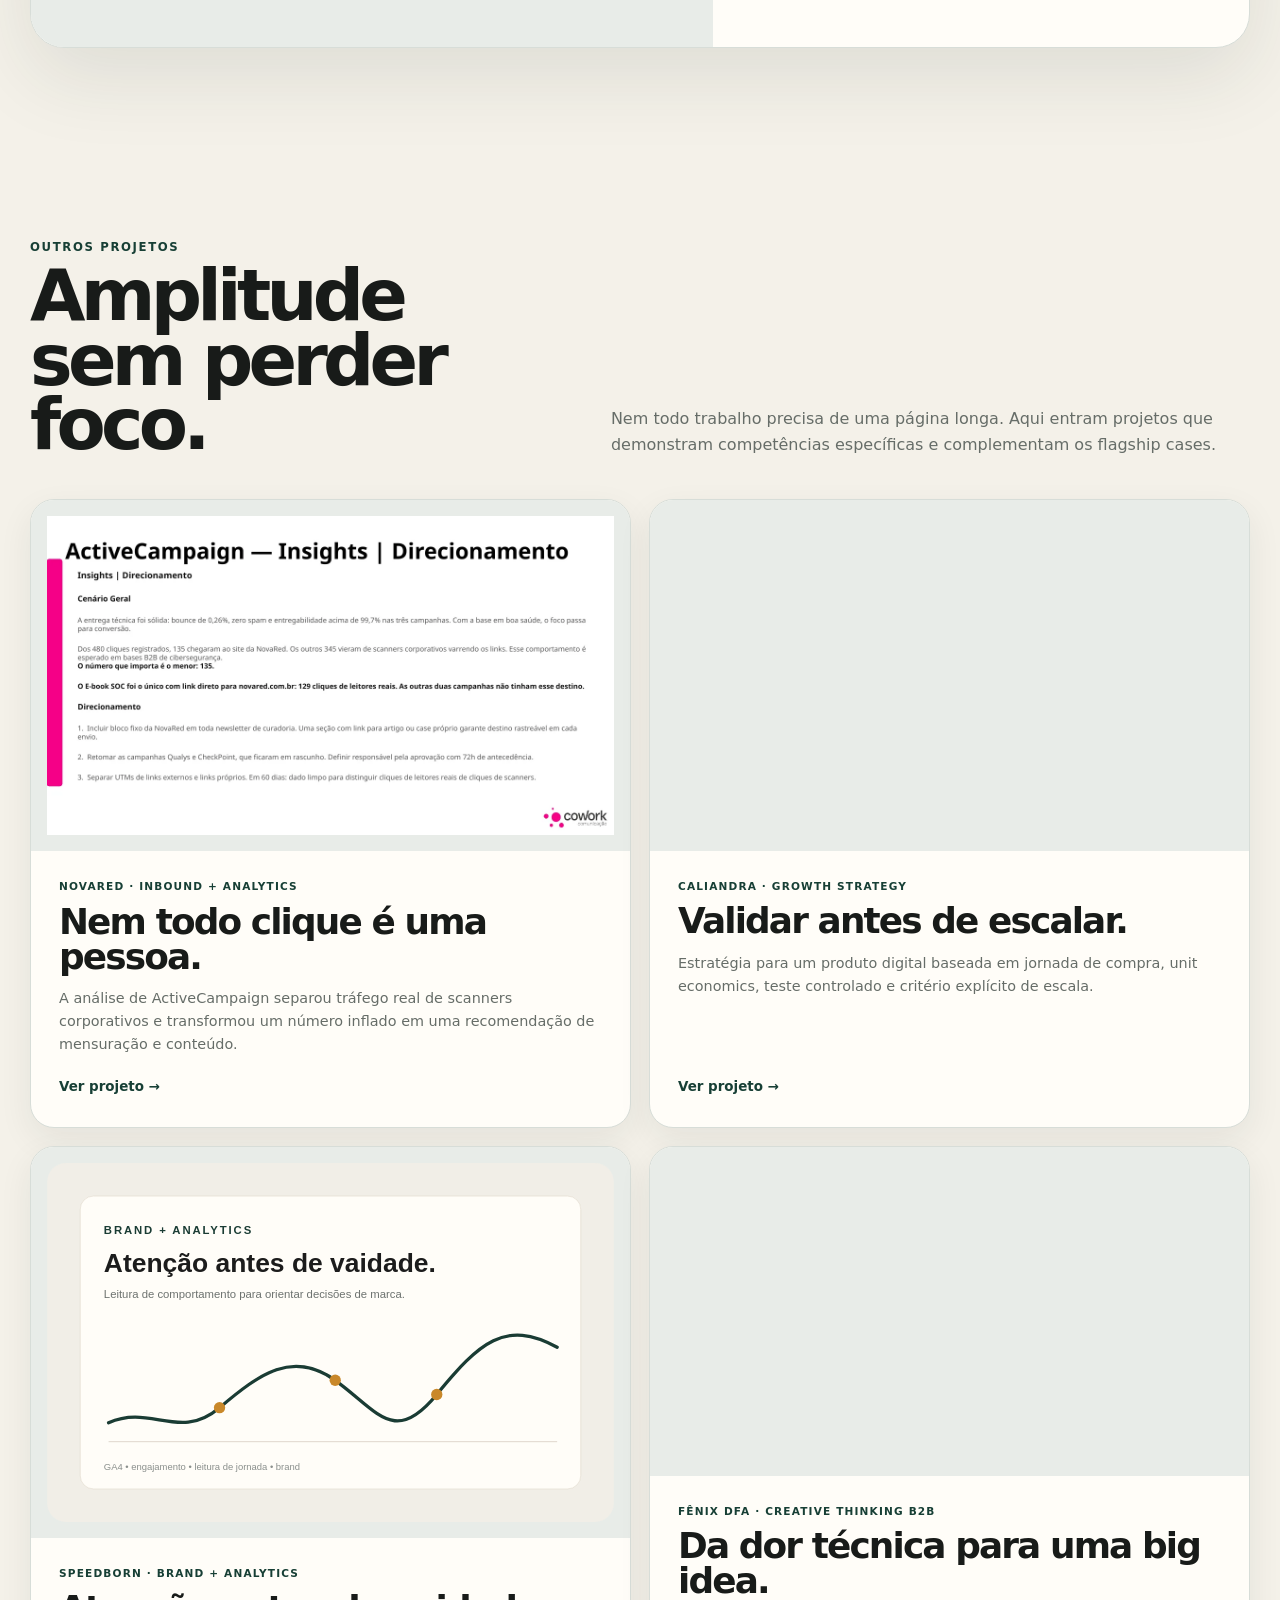
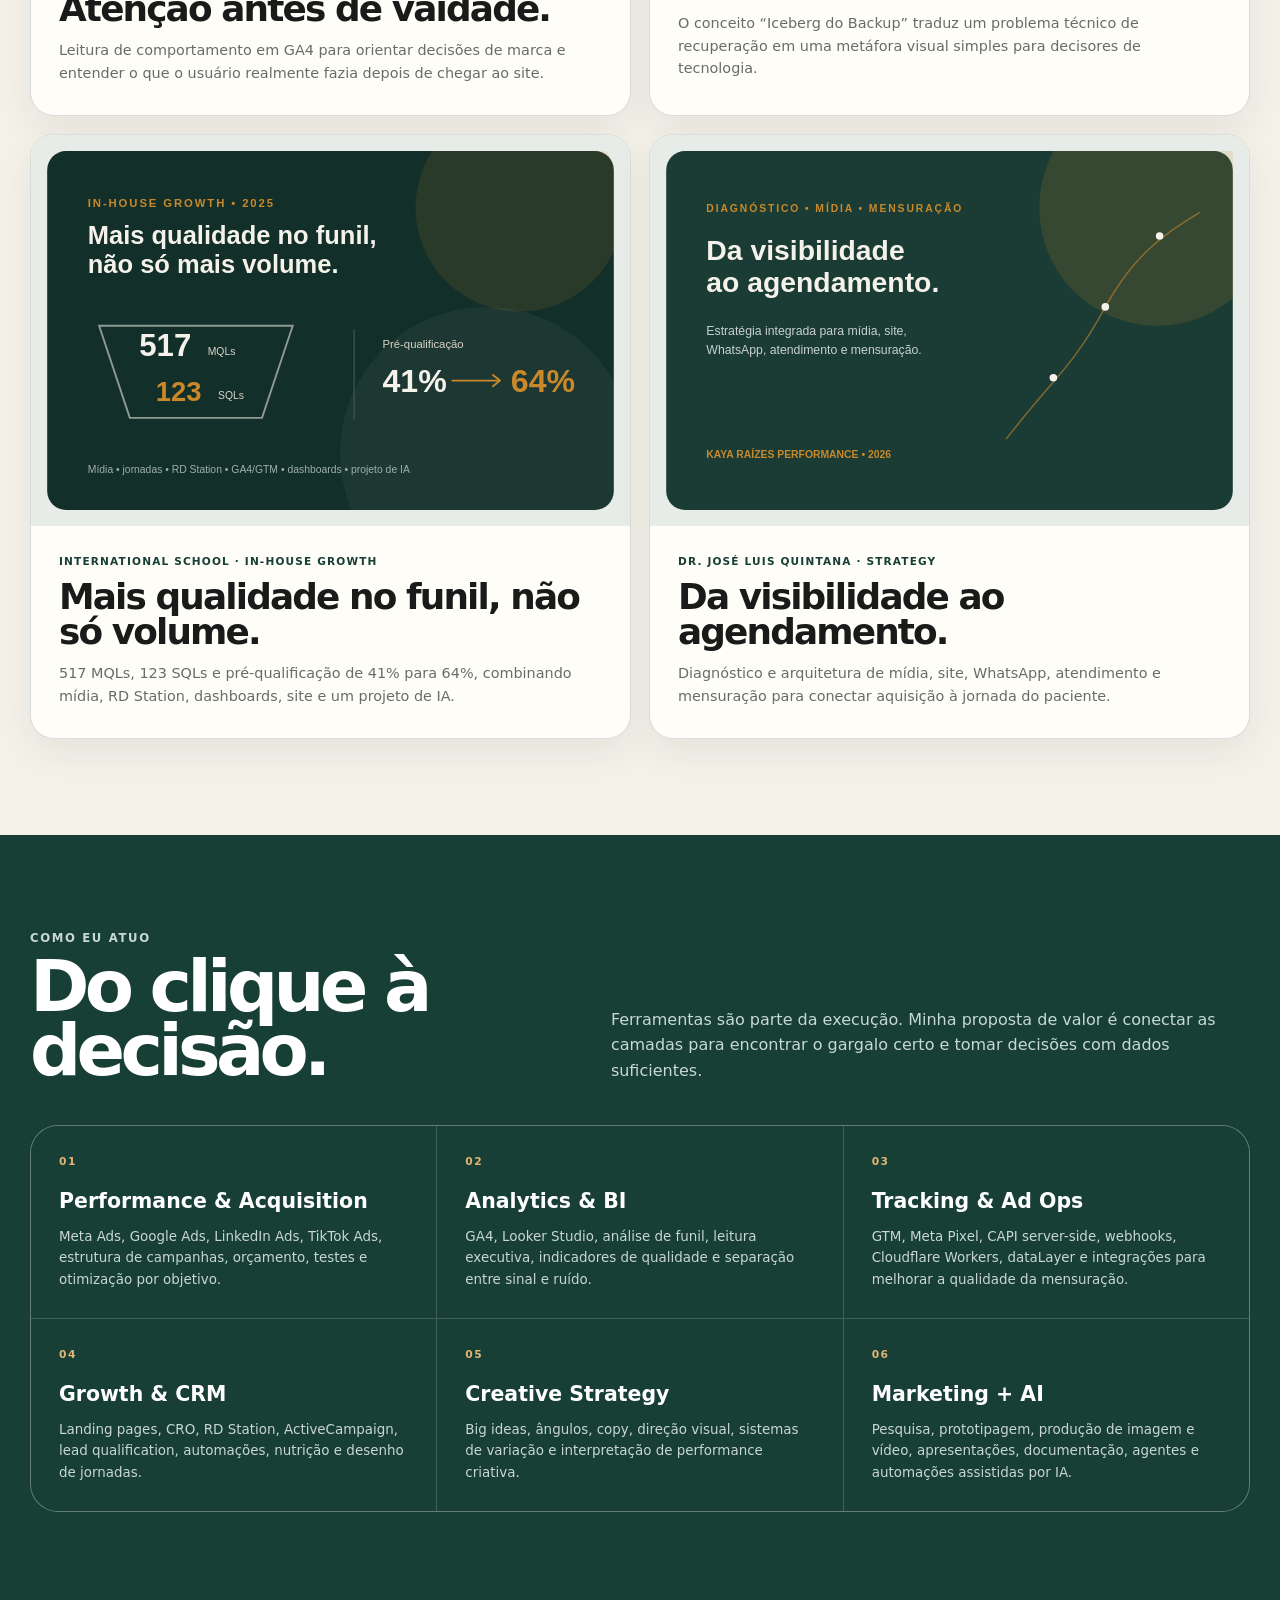
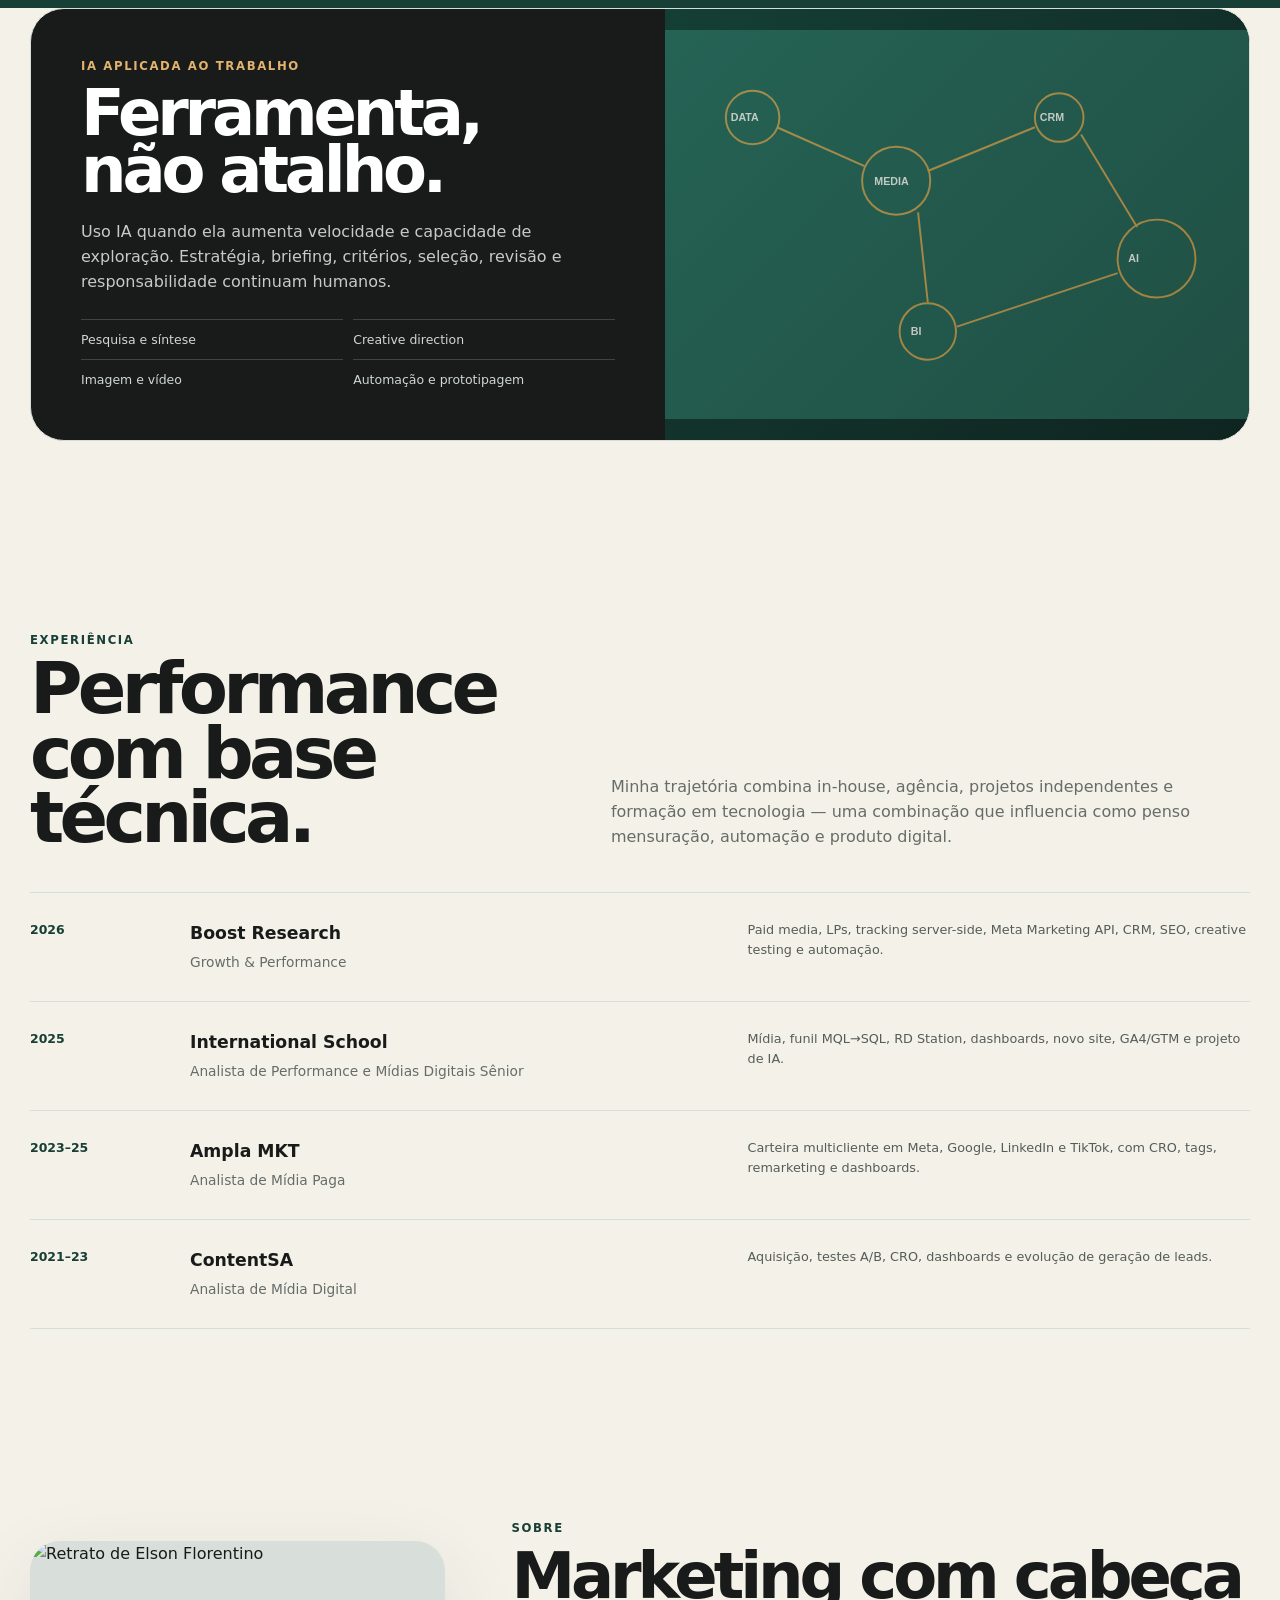
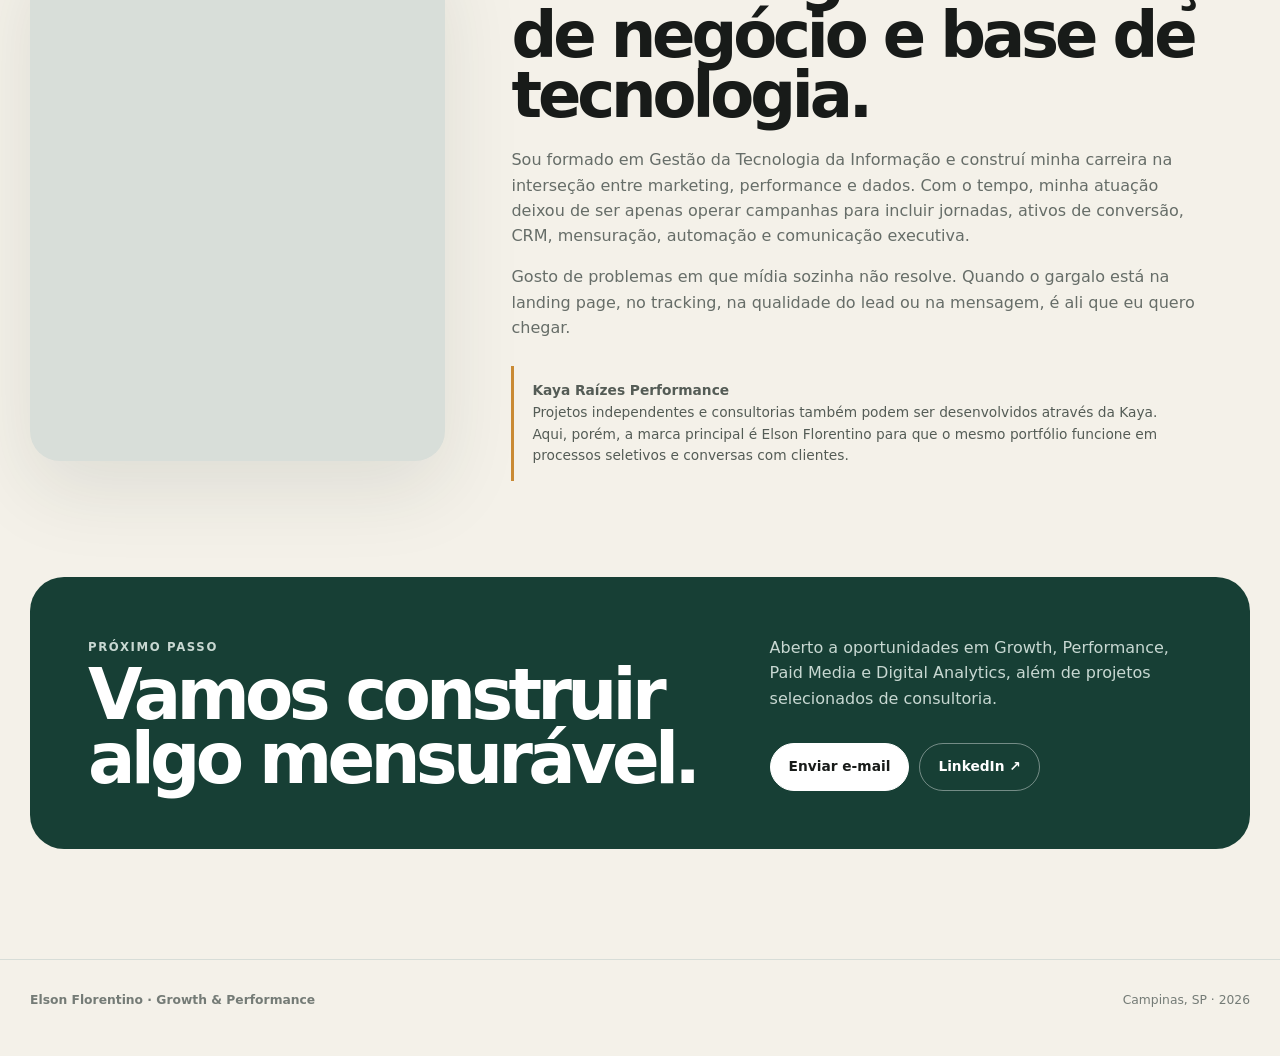
==== commit 05f62444: "Preserve full project images and restore original portfolio assets Restore 21 original WebP images f" ====
--- a/index.html
+++ b/index.html
@@ -9,7 +9,7 @@
 <meta property="og:description" content="Estratégia, aquisição, dados e tecnologia para construir crescimento mensurável.">
 <meta property="og:image" content="https://avatars.githubusercontent.com/u/189285156?v=4">
 <title>Elson Florentino — Growth & Performance</title>
-<link rel="stylesheet" href="assets/styles.css">
+<link rel="stylesheet" href="assets/styles.css?v=20260910-images">
 </head>
 <body>
 <a class="skip" href="#main">Pular para o conteúdo</a>
@@ -62,7 +62,7 @@
     </div>
     <div class="featured">
       <article class="project">
-        <div class="project-media contain"><span class="media-label">Flagship case · 01</span><img src="assets/images/boost.svg" alt="Capa do e-book Novas Regras Cripto 2026 da Boost Research"></div>
+        <div class="project-media contain"><span class="media-label">Flagship case · 01</span><img width="849" height="1200" loading="lazy" decoding="async" class="zoomable" src="assets/images/boost-ebook-1.webp" alt="Capa do e-book Novas Regras Cripto 2026 da Boost Research"></div>
         <div class="project-copy">
           <div class="project-meta">Boost Research · Finanças · 2026</div>
           <h3>Uma operação de aquisição full-funnel.</h3>
@@ -74,7 +74,7 @@
       </article>
 
       <article class="project">
-        <div class="project-media"><span class="media-label">Flagship case · 02</span><img src="assets/images/expedibor.svg" alt="Estande da Expedibor desenvolvido para a campanha da MinasParts 2026"></div>
+        <div class="project-media"><span class="media-label">Flagship case · 02</span><img width="1254" height="1254" loading="lazy" decoding="async" class="zoomable" src="assets/images/expedibor-stand.webp" alt="Estande da Expedibor desenvolvido para a campanha da MinasParts 2026"></div>
         <div class="project-copy">
           <div class="project-meta">Expedibor · B2B Automotive · 2026</div>
           <h3>Quatro dias de feira. Meses de construção de marca.</h3>
@@ -86,7 +86,7 @@
       </article>
 
       <article class="project">
-        <div class="project-media"><span class="media-label">Flagship case · 03</span><img src="assets/images/roseli.svg" alt="Resumo executivo de agosto da Clínica Roseli Andrade"></div>
+        <div class="project-media"><span class="media-label">Flagship case · 03</span><img width="1600" height="899" loading="lazy" decoding="async" class="zoomable" src="assets/images/roseli-2.webp" alt="Resumo executivo de agosto da Clínica Roseli Andrade"></div>
         <div class="project-copy">
           <div class="project-meta">Clínica Roseli Andrade · Saúde · 2026</div>
           <h3>Da plataforma para a decisão.</h3>
@@ -107,12 +107,12 @@
       <p>Nem todo trabalho precisa de uma página longa. Aqui entram projetos que demonstram competências específicas e complementam os flagship cases.</p>
     </div>
     <div class="secondary-grid">
-      <article class="secondary-card"><div class="secondary-media"><img src="assets/images/novared.svg" alt="Slide de insights e direcionamento de e-mail marketing da NovaRed"></div><div class="secondary-body"><div class="secondary-tag">NovaRed · Inbound + Analytics</div><h3>Nem todo clique é uma pessoa.</h3><p>A análise de ActiveCampaign separou tráfego real de scanners corporativos e transformou um número inflado em uma recomendação de mensuração e conteúdo.</p><div class="link-row"><a class="text-link" href="cases/novared.html">Ver projeto →</a></div></div></article>
-      <article class="secondary-card"><div class="secondary-media"><img src="assets/images/caliandra.svg" alt="Plano em duas fases para validação e escala da Caliandra Saúde Mental"></div><div class="secondary-body"><div class="secondary-tag">Caliandra · Growth Strategy</div><h3>Validar antes de escalar.</h3><p>Estratégia para um produto digital baseada em jornada de compra, unit economics, teste controlado e critério explícito de escala.</p><div class="link-row"><a class="text-link" href="cases/caliandra.html">Ver projeto →</a></div></div></article>
-      <article class="secondary-card"><div class="secondary-media"><img src="assets/images/speedborn.svg" alt="Visual editorial de brand e analytics para Speedborn"></div><div class="secondary-body"><div class="secondary-tag">Speedborn · Brand + Analytics</div><h3>Atenção antes de vaidade.</h3><p>Leitura de comportamento em GA4 para orientar decisões de marca e entender o que o usuário realmente fazia depois de chegar ao site.</p></div></article>
-      <article class="secondary-card"><div class="secondary-media"><img src="assets/images/fenix.svg" alt="Conceito O Iceberg do Backup criado para campanha B2B da Fênix DFA"></div><div class="secondary-body"><div class="secondary-tag">Fênix DFA · Creative Thinking B2B</div><h3>Da dor técnica para uma big idea.</h3><p>O conceito “Iceberg do Backup” traduz um problema técnico de recuperação em uma metáfora visual simples para decisores de tecnologia.</p></div></article>
-      <article class="secondary-card"><div class="secondary-media"><img src="assets/images/international-school.svg" alt="Visual de resultados do funil da International School"></div><div class="secondary-body"><div class="secondary-tag">International School · In-house Growth</div><h3>Mais qualidade no funil, não só volume.</h3><p>517 MQLs, 123 SQLs e pré-qualificação de 41% para 64%, combinando mídia, RD Station, dashboards, site e um projeto de IA.</p></div></article>
-      <article class="secondary-card"><div class="secondary-media"><img src="assets/images/quintana.svg" alt="Visual de estratégia para Dr. José Luis Quintana"></div><div class="secondary-body"><div class="secondary-tag">Dr. José Luis Quintana · Strategy</div><h3>Da visibilidade ao agendamento.</h3><p>Diagnóstico e arquitetura de mídia, site, WhatsApp, atendimento e mensuração para conectar aquisição à jornada do paciente.</p></div></article>
+      <article class="secondary-card"><div class="secondary-media"><img width="1200" height="676" loading="lazy" decoding="async" class="zoomable" src="assets/images/novared-8.webp" alt="Slide de insights e direcionamento de e-mail marketing da NovaRed"></div><div class="secondary-body"><div class="secondary-tag">NovaRed · Inbound + Analytics</div><h3>Nem todo clique é uma pessoa.</h3><p>A análise de ActiveCampaign separou tráfego real de scanners corporativos e transformou um número inflado em uma recomendação de mensuração e conteúdo.</p><div class="link-row"><a class="text-link" href="cases/novared.html">Ver projeto →</a></div></div></article>
+      <article class="secondary-card"><div class="secondary-media"><img width="1600" height="900" loading="lazy" decoding="async" class="zoomable" src="assets/images/caliandra-5.webp" alt="Plano em duas fases para validação e escala da Caliandra Saúde Mental"></div><div class="secondary-body"><div class="secondary-tag">Caliandra · Growth Strategy</div><h3>Validar antes de escalar.</h3><p>Estratégia para um produto digital baseada em jornada de compra, unit economics, teste controlado e critério explícito de escala.</p><div class="link-row"><a class="text-link" href="cases/caliandra.html">Ver projeto →</a></div></div></article>
+      <article class="secondary-card"><div class="secondary-media"><img width="1200" height="760" loading="lazy" decoding="async" class="zoomable" src="assets/images/speedborn-analytics.svg" alt="Visual editorial de brand e analytics para Speedborn"></div><div class="secondary-body"><div class="secondary-tag">Speedborn · Brand + Analytics</div><h3>Atenção antes de vaidade.</h3><p>Leitura de comportamento em GA4 para orientar decisões de marca e entender o que o usuário realmente fazia depois de chegar ao site.</p></div></article>
+      <article class="secondary-card"><div class="secondary-media"><img width="1600" height="837" loading="lazy" decoding="async" class="zoomable" src="assets/images/fenix-iceberg.webp" alt="Conceito O Iceberg do Backup criado para campanha B2B da Fênix DFA"></div><div class="secondary-body"><div class="secondary-tag">Fênix DFA · Creative Thinking B2B</div><h3>Da dor técnica para uma big idea.</h3><p>O conceito “Iceberg do Backup” traduz um problema técnico de recuperação em uma metáfora visual simples para decisores de tecnologia.</p></div></article>
+      <article class="secondary-card"><div class="secondary-media"><img width="1200" height="760" loading="lazy" decoding="async" class="zoomable" src="assets/images/international-school.svg" alt="Visual de resultados do funil da International School"></div><div class="secondary-body"><div class="secondary-tag">International School · In-house Growth</div><h3>Mais qualidade no funil, não só volume.</h3><p>517 MQLs, 123 SQLs e pré-qualificação de 41% para 64%, combinando mídia, RD Station, dashboards, site e um projeto de IA.</p></div></article>
+      <article class="secondary-card"><div class="secondary-media"><img width="1200" height="760" loading="lazy" decoding="async" class="zoomable" src="assets/images/quintana-strategy.svg" alt="Visual de estratégia para Dr. José Luis Quintana"></div><div class="secondary-body"><div class="secondary-tag">Dr. José Luis Quintana · Strategy</div><h3>Da visibilidade ao agendamento.</h3><p>Diagnóstico e arquitetura de mídia, site, WhatsApp, atendimento e mensuração para conectar aquisição à jornada do paciente.</p></div></article>
     </div>
   </div>
 </section>
@@ -165,5 +165,5 @@
 </section>
 </main>
 <footer class="footer"><div class="wrap footer-row"><b>Elson Florentino · Growth & Performance</b><span>Campinas, SP · 2026</span></div></footer>
-<script src="assets/site.js"></script>
+<script src="assets/site.js?v=20260910-images"></script>
 </body></html>
--- a/assets/styles.css
+++ b/assets/styles.css
@@ -71,11 +71,12 @@
 .featured{display:grid;gap:28px}
 .project{display:grid;grid-template-columns:1.12fr .88fr;background:var(--paper);border:1px solid var(--line);border-radius:var(--r-xl);overflow:hidden;min-height:560px;box-shadow:var(--shadow)}
 .project:nth-child(even) .project-media{order:2}
-.project-media{position:relative;overflow:hidden;background:#0c1512;min-height:500px}
-.project-media img{width:100%;height:100%;object-fit:cover;transition:transform .45s ease}
-.project:hover .project-media img{transform:scale(1.018)}
-.project-media.contain img{object-fit:contain;padding:36px}
-.project-media .media-label{position:absolute;left:20px;top:20px;background:rgba(18,24,21,.72);color:#fff;border:1px solid rgba(255,255,255,.16);backdrop-filter:blur(8px);padding:7px 10px;border-radius:999px;font-size:.66rem;font-weight:820;letter-spacing:.08em;text-transform:uppercase}
+.project-media{position:relative;background:#0c1512;min-width:0;padding:24px;display:flex;flex-direction:column;justify-content:center;gap:20px}
+.project-media img{width:100%;height:auto;max-height:560px;object-fit:contain}
+
+.project:nth-child(3) .project-media{background:#e8ece8}
+.project-media.contain img{object-fit:contain;padding:0}
+.project-media .media-label{position:static;align-self:flex-start;background:rgba(18,24,21,.72);color:#fff;border:1px solid rgba(255,255,255,.16);backdrop-filter:blur(8px);padding:7px 10px;border-radius:999px;font-size:.66rem;font-weight:820;letter-spacing:.08em;text-transform:uppercase}
 .project-copy{padding:48px;display:flex;flex-direction:column;justify-content:center}
 .project-meta{font-size:.69rem;font-weight:850;text-transform:uppercase;letter-spacing:.12em;color:var(--green)}
 .project h3{font-size:clamp(2.35rem,4.3vw,4.7rem);line-height:.92;letter-spacing:-.065em;margin:14px 0 18px;max-width:580px}
@@ -89,9 +90,9 @@
 .text-link:hover{text-decoration:underline;text-underline-offset:4px}
 .secondary-grid{display:grid;grid-template-columns:repeat(2,1fr);gap:18px}
 .secondary-card{background:var(--paper);border:1px solid var(--line);border-radius:var(--r-lg);overflow:hidden;box-shadow:var(--shadow-soft);display:flex;flex-direction:column;min-height:100%}
-.secondary-media{aspect-ratio:16/9;background:#e8ece8;overflow:hidden}
-.secondary-media img{width:100%;height:100%;object-fit:cover;transition:transform .35s ease}
-.secondary-card:hover .secondary-media img{transform:scale(1.02)}
+.secondary-media{background:#e8ece8;padding:16px;min-width:0}
+.secondary-media img{width:100%;height:auto;object-fit:contain}
+
 .secondary-body{padding:27px 28px 30px;display:flex;flex-direction:column;flex:1}
 .secondary-tag{font-size:.66rem;color:var(--green);font-weight:880;letter-spacing:.11em;text-transform:uppercase}
 .secondary-card h3{font-size:clamp(1.65rem,2.8vw,2.5rem);line-height:.97;letter-spacing:-.052em;margin:10px 0 13px}
@@ -111,7 +112,7 @@
 .ai-copy h2{font-size:clamp(2.8rem,5vw,5.5rem);line-height:.9;letter-spacing:-.065em;margin:12px 0 19px}
 .ai-copy p{color:#c5cbc7;max-width:600px}
 .ai-visual{position:relative;min-height:350px;background:linear-gradient(135deg,#143f35,#0f241f)}
-.ai-visual img{width:100%;height:100%;object-fit:cover;mix-blend-mode:screen;opacity:.78}
+.ai-visual img{width:100%;height:100%;object-fit:contain;mix-blend-mode:screen;opacity:.78}
 .ai-list{display:grid;grid-template-columns:repeat(2,1fr);gap:10px;margin-top:24px}
 .ai-list div{border-top:1px solid rgba(255,255,255,.18);padding-top:10px;font-size:.78rem;color:#d0d7d3}
 .experience{display:grid;border-top:1px solid var(--line)}
@@ -122,7 +123,7 @@
 .job .result{font-size:.8rem;color:#555d58}
 .about{display:grid;grid-template-columns:minmax(280px,.72fr) 1.28fr;gap:66px;align-items:center}
 .portrait{aspect-ratio:4/5;border-radius:30px;overflow:hidden;background:#d8ded9;box-shadow:var(--shadow)}
-.portrait img{width:100%;height:100%;object-fit:cover}
+.portrait img{width:100%;height:100%;object-fit:contain}
 .about h2{font-size:clamp(2.7rem,5vw,5.3rem);line-height:.93;letter-spacing:-.064em;margin:12px 0 22px}
 .about p{color:var(--muted);max-width:700px}
 .kaya-note{border-left:3px solid var(--amber);padding:14px 0 14px 18px;margin-top:26px;color:#545c56;font-size:.86rem;max-width:680px}
@@ -153,8 +154,8 @@
 .case-content>p{color:#555d57;max-width:800px}
 .role-list{display:flex;flex-wrap:wrap;gap:8px;margin-top:20px}
 .role-list span{border:1px solid var(--line);background:#fbfaf6;padding:8px 10px;border-radius:999px;font-size:.73rem;font-weight:820}
-.case-visual{margin-top:26px;border-radius:26px;border:1px solid var(--line);overflow:hidden;background:#e8ece8;box-shadow:var(--shadow-soft)}
-.case-visual img{width:100%;height:auto}
+.case-visual{margin-top:26px;min-width:0;padding:12px;border-radius:26px;border:1px solid var(--line);background:#e8ece8;box-shadow:var(--shadow-soft)}
+.case-visual img{width:100%;height:auto;object-fit:contain}
 .case-visual.dark{background:#0c1512;padding:30px}
 .case-visual.dark img{object-fit:contain}
 .case-grid-2{display:grid;grid-template-columns:repeat(2,1fr);gap:14px;margin-top:24px}
@@ -181,17 +182,21 @@
 .case-next{border-top:1px solid var(--line);padding-top:44px;margin-top:12px;display:flex;justify-content:space-between;gap:24px;align-items:end}
 .case-next small{display:block;color:var(--muted);font-size:.67rem;text-transform:uppercase;letter-spacing:.1em}
 .case-next strong{display:block;font-size:clamp(1.6rem,3vw,2.7rem);letter-spacing:-.05em;margin-top:5px}
-.lightbox{position:fixed;inset:0;z-index:80;background:rgba(11,16,14,.88);display:none;place-items:center;padding:28px}
-.lightbox.open{display:grid}
-.lightbox-panel{position:relative;max-width:min(1200px,96vw);max-height:92vh}
-.lightbox img{max-width:100%;max-height:88vh;border-radius:16px;box-shadow:0 28px 90px rgba(0,0,0,.4)}
-.lightbox-close{position:absolute;right:-12px;top:-12px;width:42px;height:42px;border-radius:50%;border:1px solid rgba(255,255,255,.35);background:#fff;color:#111;cursor:pointer;font-weight:900}
+/* The original image remains fully visible at every viewport size. */
+.lightbox{position:fixed;inset:0;width:100vw;max-width:none;height:100dvh;max-height:none;margin:0;border:0;padding:24px;background:rgba(11,16,14,.94);color:#fff}
+.lightbox[open]{display:grid;place-items:center}
+.lightbox::backdrop{background:rgba(11,16,14,.5)}
+.lightbox-panel{width:min(1200px,100%);min-width:0;display:flex;flex-direction:column;align-items:center;gap:14px}
+.lightbox-toolbar{width:100%;display:flex;align-items:center;justify-content:space-between;gap:16px}
+.lightbox-original{text-decoration:underline;text-underline-offset:4px;font-size:.9rem}
+.lightbox img{display:block;width:auto;height:auto;max-width:100%;max-height:calc(100dvh - 132px);object-fit:contain}
+.lightbox-close{flex-shrink:0;width:44px;height:44px;border-radius:50%;border:1px solid rgba(255,255,255,.35);background:#fff;color:#111;cursor:pointer;font-weight:900}
 .zoomable{cursor:zoom-in}
 :focus-visible{outline:3px solid var(--amber);outline-offset:4px}
 @media(max-width:980px){
   .hero-grid,.section-head,.about,.cta-box,.case-block{grid-template-columns:1fr}
   .hero-panel{max-width:660px}.project{grid-template-columns:1fr}.project:nth-child(even) .project-media{order:0}
-  .project-media{min-height:420px}.proof-grid{grid-template-columns:repeat(2,1fr)}
+  .project-media{padding:24px}.proof-grid{grid-template-columns:repeat(2,1fr)}
   .proof-item:nth-child(3){border-left:0;border-top:1px solid var(--line);padding-left:0}.proof-item:nth-child(4){border-top:1px solid var(--line)}
   .cap-grid{grid-template-columns:repeat(2,1fr)}.ai-shell{grid-template-columns:1fr}.ai-visual{min-height:280px}.job{grid-template-columns:110px 1fr}.job .result{grid-column:2}.case-block{gap:22px}.case-facts{grid-template-columns:1fr}.case-fact+.case-fact{border-left:0;border-top:1px solid var(--line);padding-left:0}.flow{grid-template-columns:repeat(3,1fr)}
 }
@@ -200,7 +205,7 @@
   .navlinks{display:none;position:fixed;left:14px;right:14px;top:86px;background:var(--paper);border:1px solid var(--line);border-radius:20px;box-shadow:var(--shadow);padding:18px;flex-direction:column;align-items:stretch;gap:2px}.navlinks.open{display:flex}.navlinks a{padding:13px 8px}.nav-cta{border-radius:14px!important}.menu{display:block}
   .hero{padding:72px 0 54px}.hero h1{font-size:clamp(3.4rem,19vw,5.7rem)}.hero-grid{gap:40px}
   .actions .btn{width:100%}.proof{padding-bottom:72px}.proof-grid{grid-template-columns:1fr}.proof-item+.proof-item,.proof-item:nth-child(3){border-left:0;border-top:1px solid var(--line);padding-left:0}
-  section{padding:72px 0}.section-head{gap:20px}.project-copy{padding:30px 24px}.project-media{min-height:330px}.secondary-grid,.cap-grid,.ai-list,.case-grid-2,.timeline{grid-template-columns:1fr}
+  section{padding:72px 0}.section-head{gap:20px}.project-copy{padding:30px 24px}.project-media{padding:16px}.secondary-grid,.cap-grid,.ai-list,.case-grid-2,.timeline{grid-template-columns:1fr}
   .cap{min-height:0}.ai-copy{padding:34px 25px}.experience .job{grid-template-columns:1fr;gap:6px}.job .result{grid-column:auto}.about{gap:32px}.cta-box{padding:38px 25px}.footer-row{display:block}.footer-row span{display:block;margin-top:7px}
   .case-hero{padding:68px 0 40px}.case-hero h1{font-size:clamp(3.3rem,17vw,5.5rem)}.case-block{padding:44px 0}.flow{grid-template-columns:1fr 1fr}.metric-callout{grid-template-columns:1fr}.case-next{display:block}.case-next a{display:block;margin-top:16px}
 }
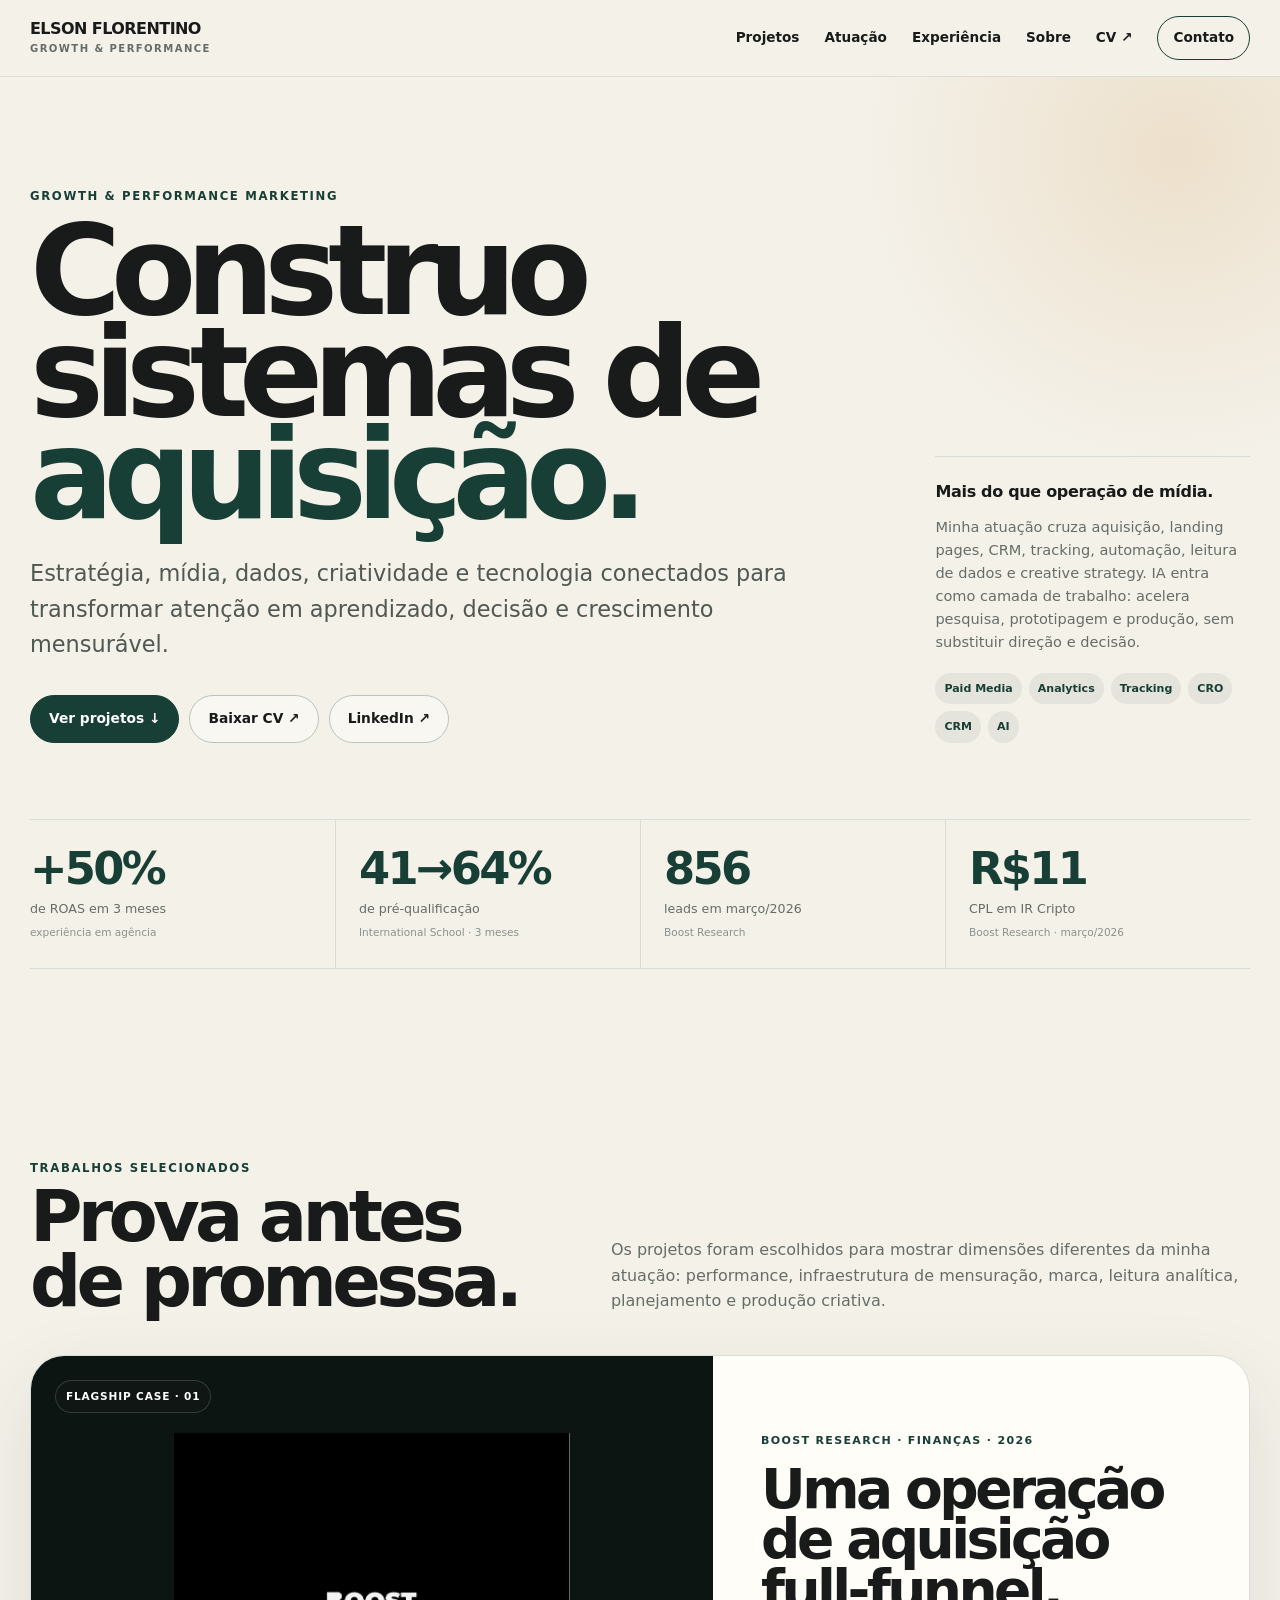
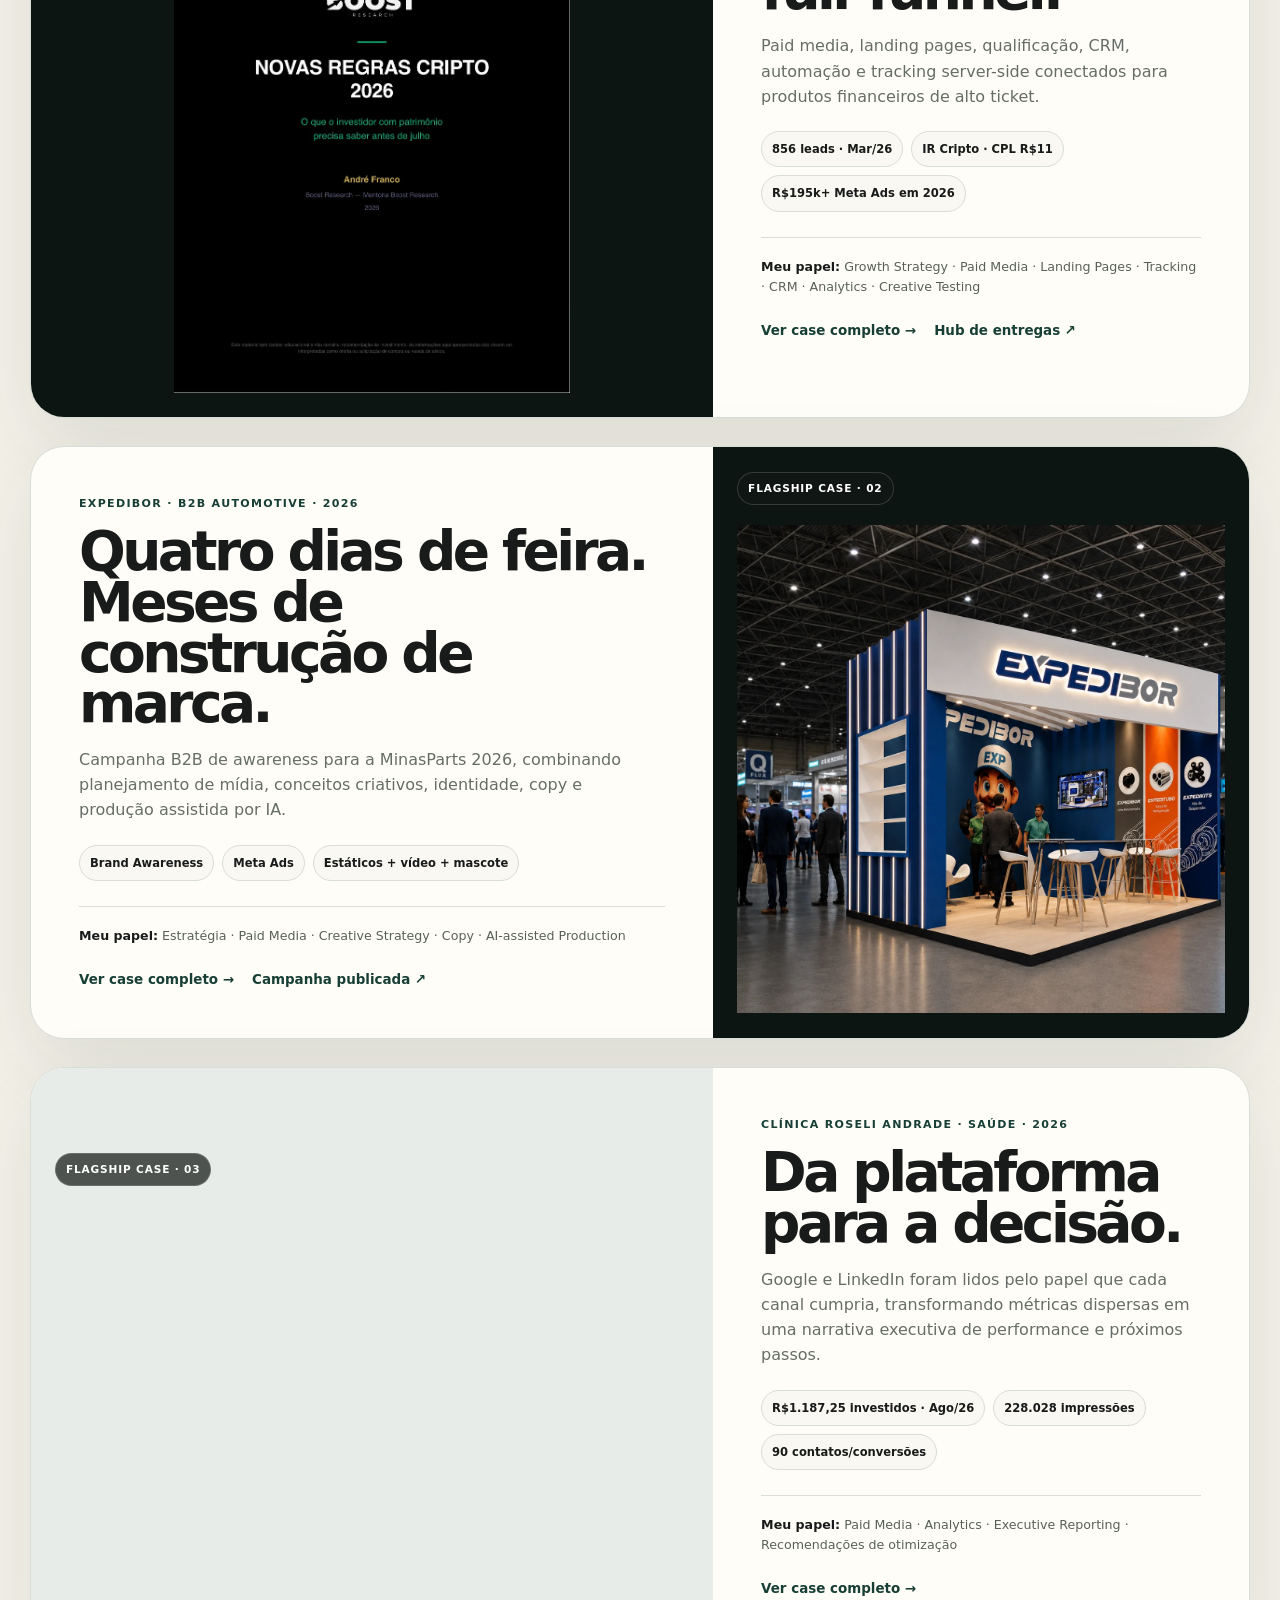
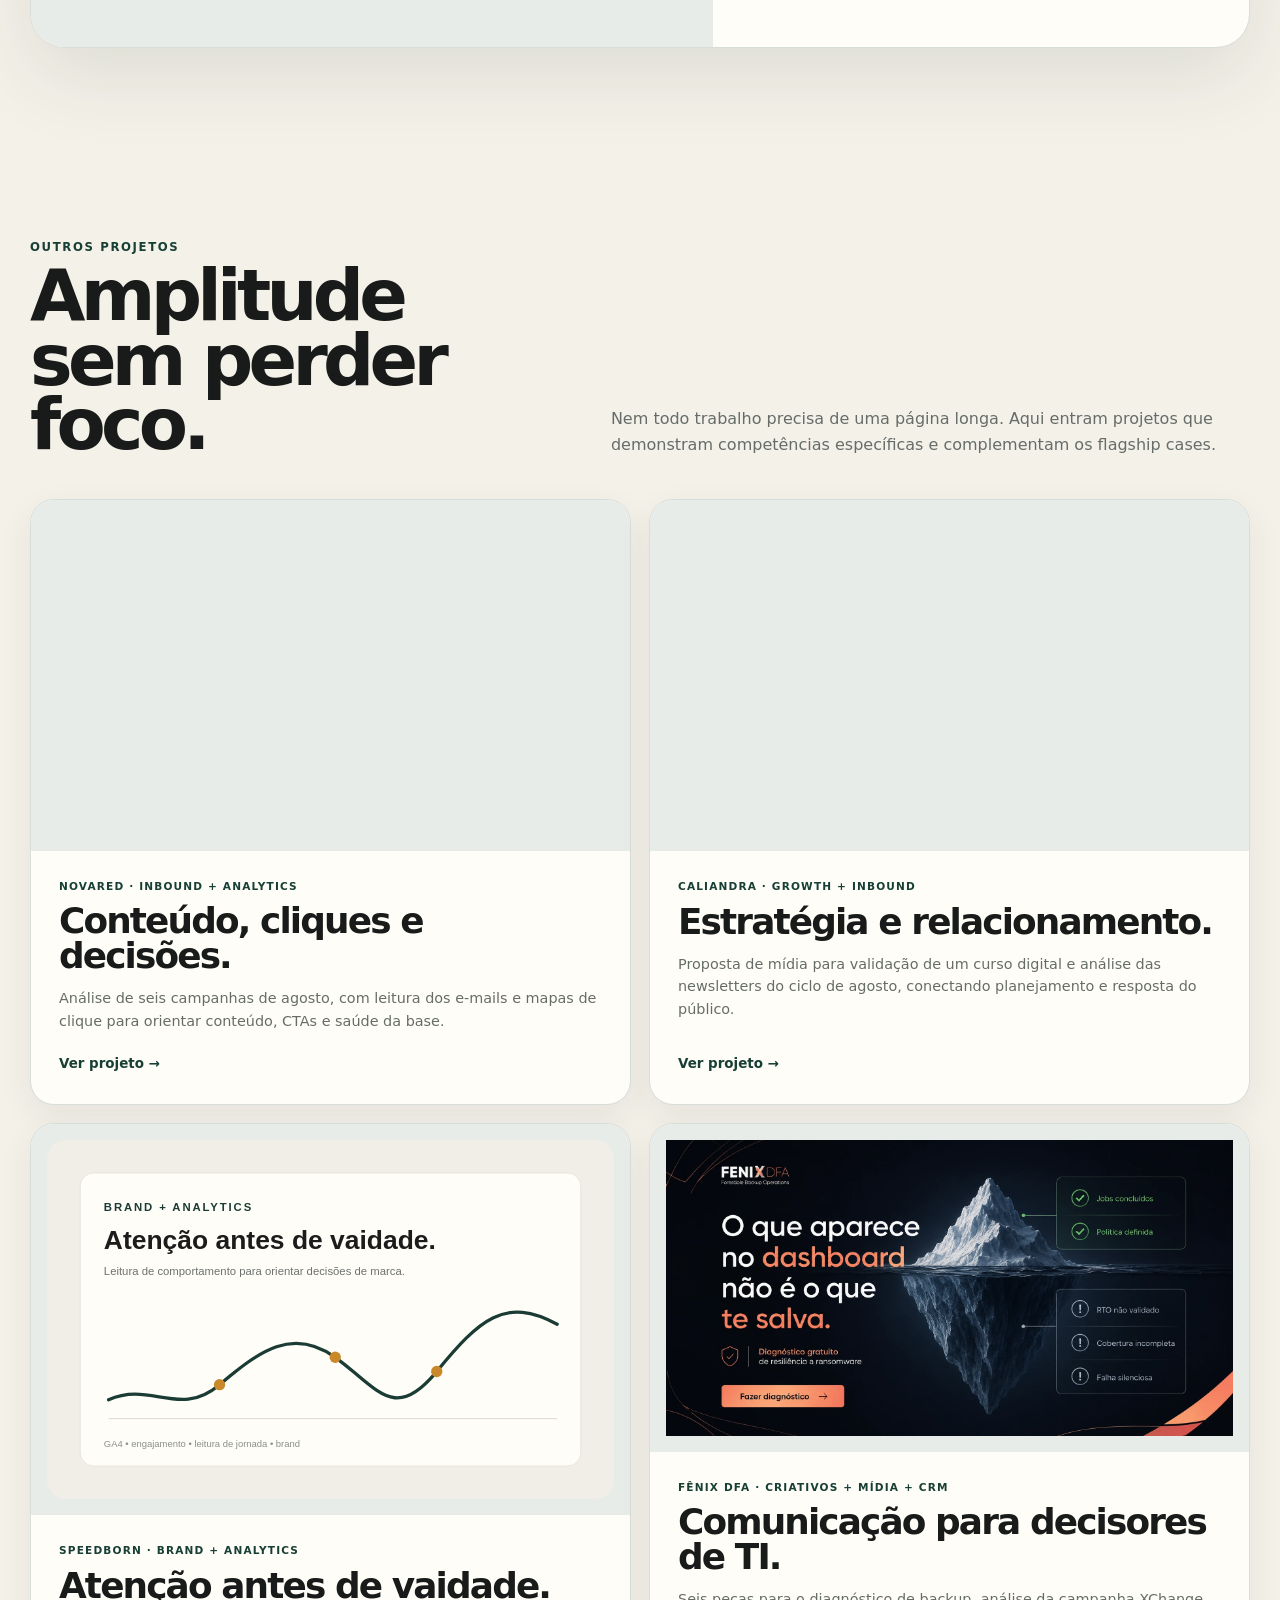
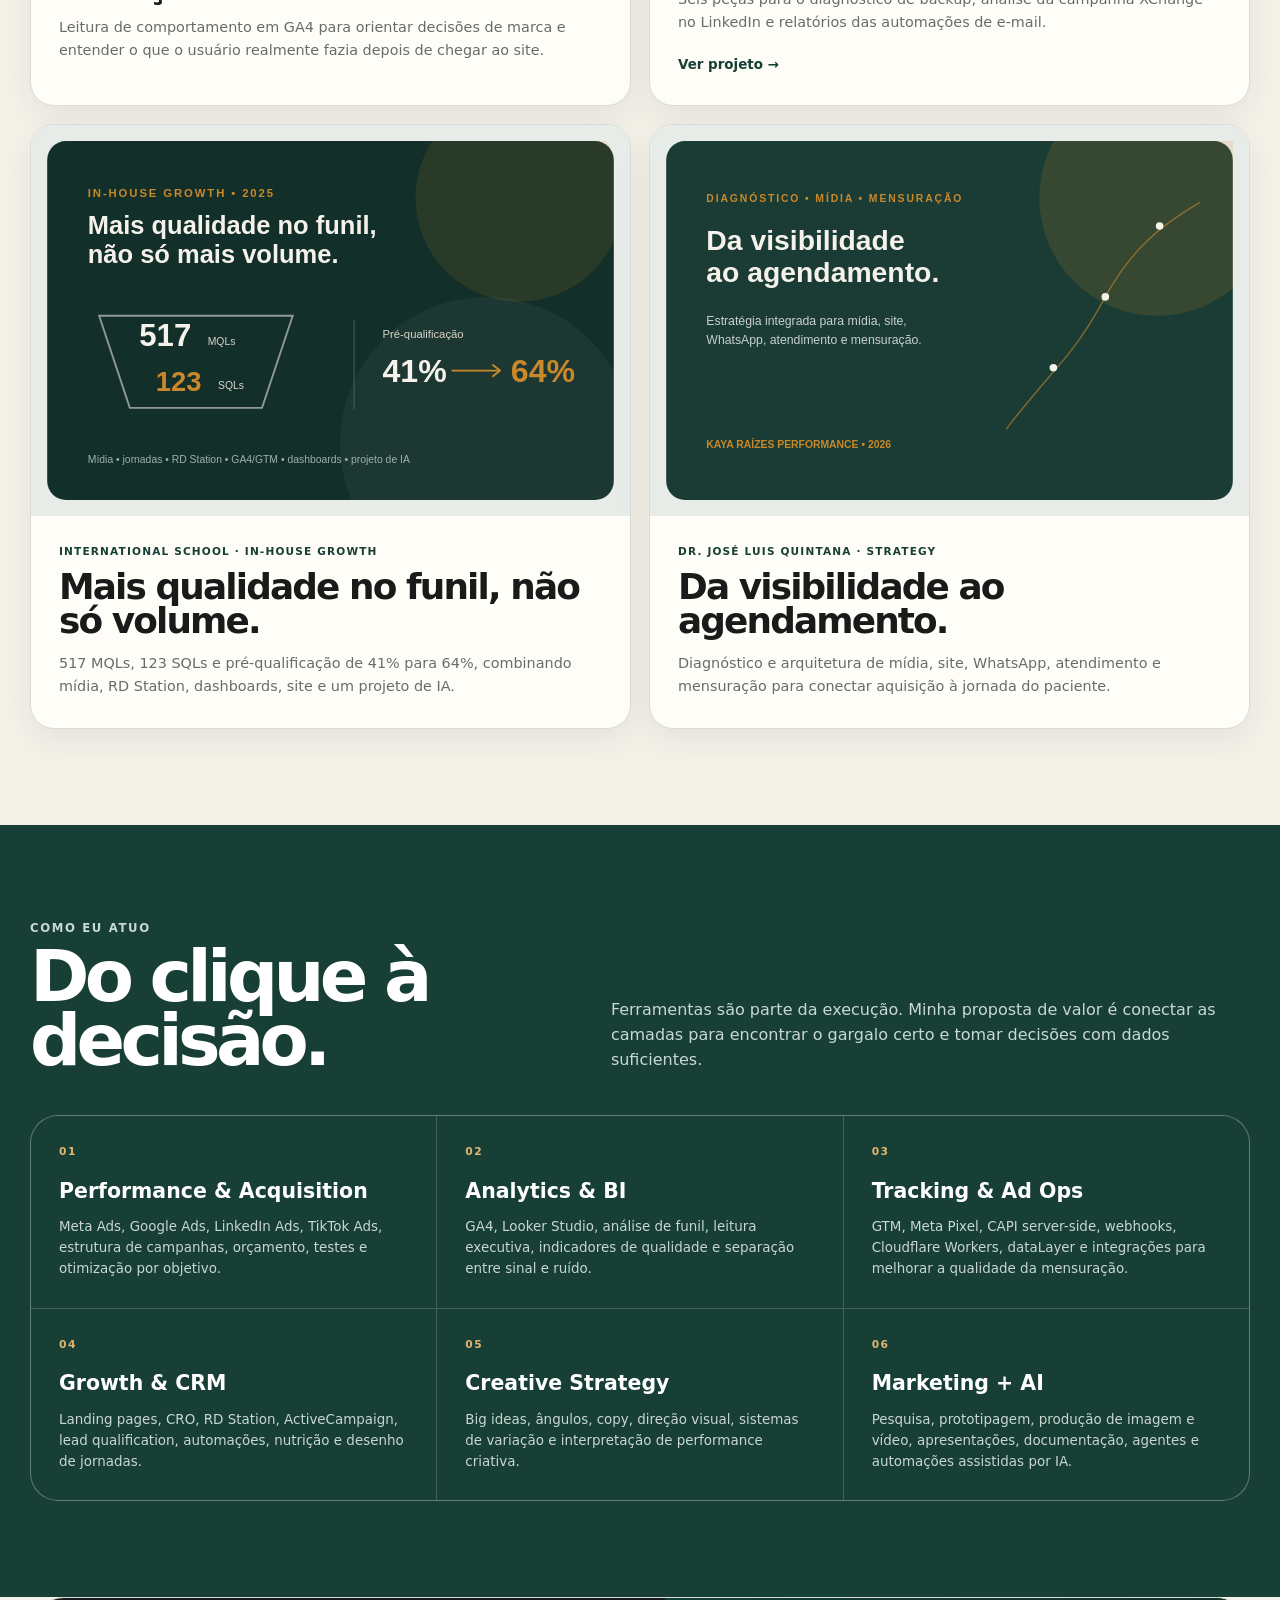
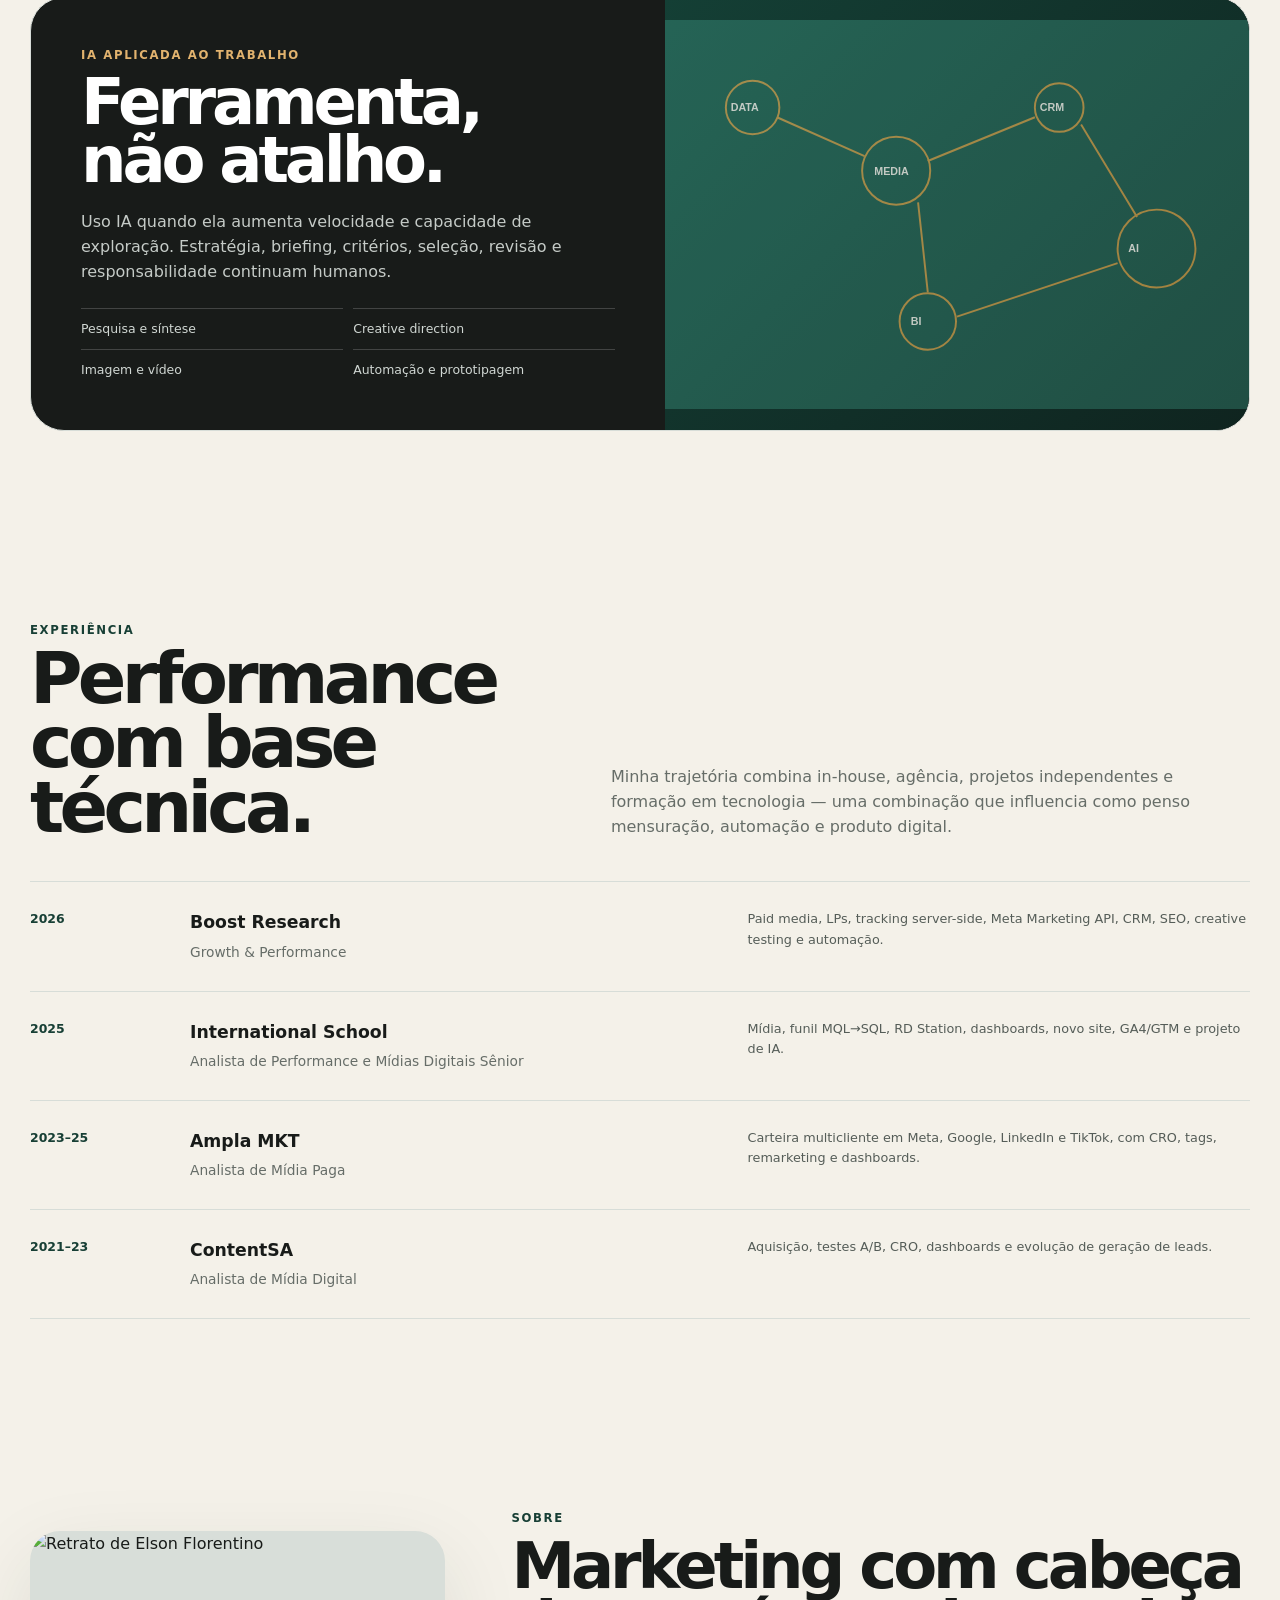
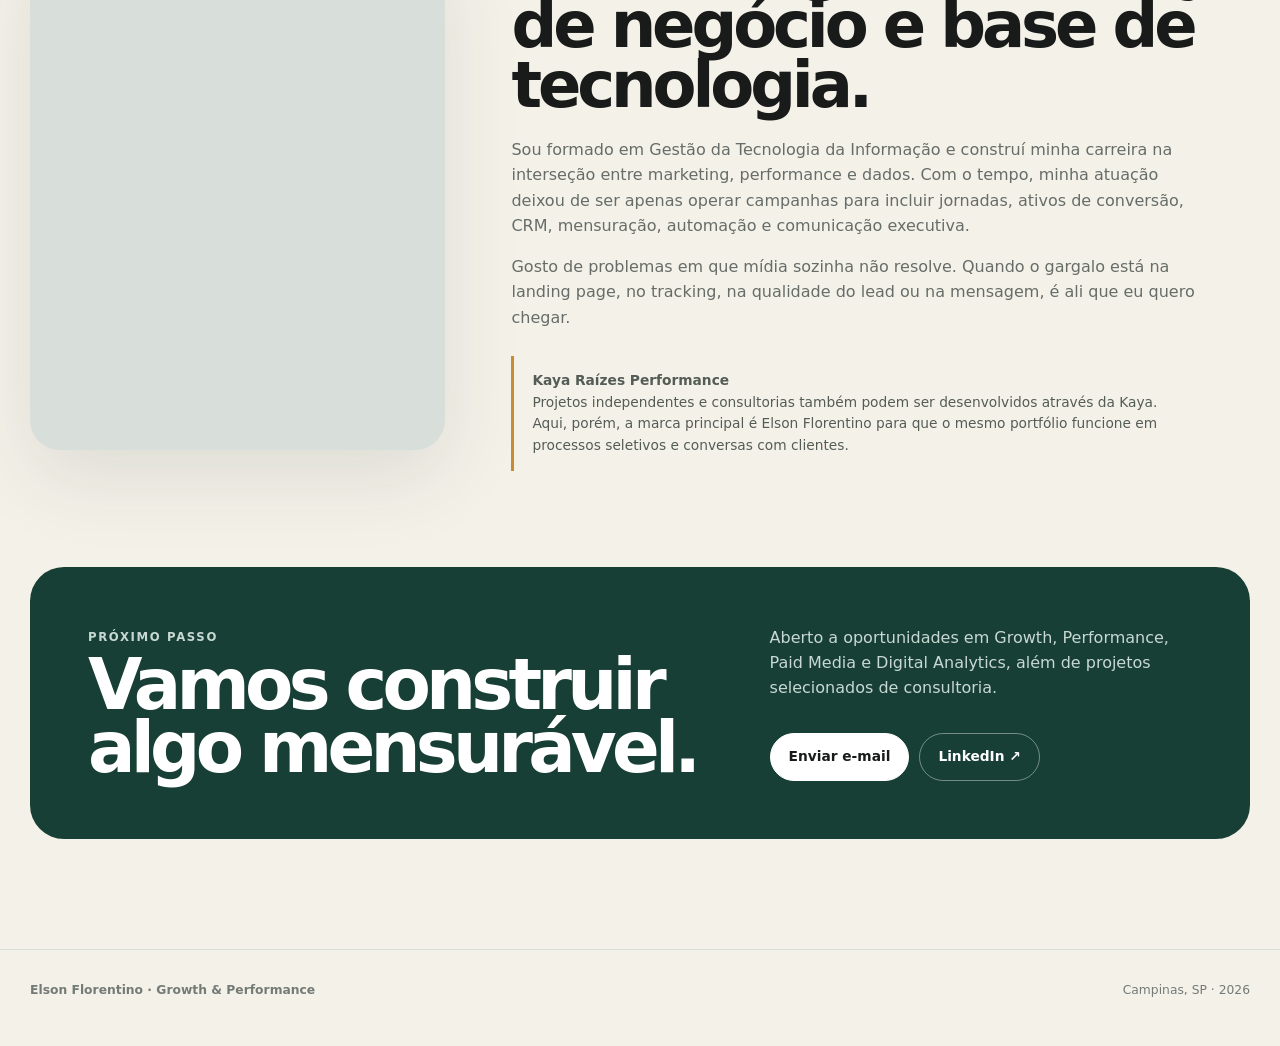
==== commit 8de1cb8f: "Update portfolio with supplied Fenix, NovaRed and Caliandra materials Add six Fenix creative images " ====
--- a/index.html
+++ b/index.html
@@ -9,7 +9,7 @@
 <meta property="og:description" content="Estratégia, aquisição, dados e tecnologia para construir crescimento mensurável.">
 <meta property="og:image" content="https://avatars.githubusercontent.com/u/189285156?v=4">
 <title>Elson Florentino — Growth & Performance</title>
-<link rel="stylesheet" href="assets/styles.css?v=20260910-images">
+<link rel="stylesheet" href="assets/styles.css?v=20260910-materials">
 </head>
 <body>
 <a class="skip" href="#main">Pular para o conteúdo</a>
@@ -18,7 +18,7 @@
     <a class="brand" href="#top">ELSON FLORENTINO<small>Growth & Performance</small></a>
     <nav class="navlinks" aria-label="Navegação principal">
       <a href="#work">Projetos</a><a href="#capabilities">Atuação</a><a href="#experience">Experiência</a><a href="#about">Sobre</a>
-      <a href="cv.html" target="_blank" rel="noreferrer">CV ↗</a>
+      <a href="assets/documents/elson-florentino-cv-2026.pdf" target="_blank" rel="noreferrer">CV ↗</a>
       <a class="nav-cta" href="mailto:elson.florentino81@gmail.com">Contato</a>
     </nav>
     <button class="menu" type="button" aria-label="Abrir menu" aria-expanded="false">☰</button>
@@ -33,7 +33,7 @@
       <p class="lead">Estratégia, mídia, dados, criatividade e tecnologia conectados para transformar atenção em aprendizado, decisão e crescimento mensurável.</p>
       <div class="actions">
         <a class="btn primary" href="#work">Ver projetos ↓</a>
-        <a class="btn ghost" href="cv.html" target="_blank" rel="noreferrer">Baixar CV ↗</a>
+        <a class="btn ghost" href="assets/documents/elson-florentino-cv-2026.pdf" target="_blank" rel="noreferrer">Baixar CV ↗</a>
         <a class="btn ghost" href="https://br.linkedin.com/in/elsonflorentino" target="_blank" rel="noreferrer">LinkedIn ↗</a>
       </div>
     </div>
@@ -107,10 +107,10 @@
       <p>Nem todo trabalho precisa de uma página longa. Aqui entram projetos que demonstram competências específicas e complementam os flagship cases.</p>
     </div>
     <div class="secondary-grid">
-      <article class="secondary-card"><div class="secondary-media"><img width="1200" height="676" loading="lazy" decoding="async" class="zoomable" src="assets/images/novared-8.webp" alt="Slide de insights e direcionamento de e-mail marketing da NovaRed"></div><div class="secondary-body"><div class="secondary-tag">NovaRed · Inbound + Analytics</div><h3>Nem todo clique é uma pessoa.</h3><p>A análise de ActiveCampaign separou tráfego real de scanners corporativos e transformou um número inflado em uma recomendação de mensuração e conteúdo.</p><div class="link-row"><a class="text-link" href="cases/novared.html">Ver projeto →</a></div></div></article>
-      <article class="secondary-card"><div class="secondary-media"><img width="1600" height="900" loading="lazy" decoding="async" class="zoomable" src="assets/images/caliandra-5.webp" alt="Plano em duas fases para validação e escala da Caliandra Saúde Mental"></div><div class="secondary-body"><div class="secondary-tag">Caliandra · Growth Strategy</div><h3>Validar antes de escalar.</h3><p>Estratégia para um produto digital baseada em jornada de compra, unit economics, teste controlado e critério explícito de escala.</p><div class="link-row"><a class="text-link" href="cases/caliandra.html">Ver projeto →</a></div></div></article>
+      <article class="secondary-card"><div class="secondary-media"><img width="1600" height="900" loading="lazy" decoding="async" class="zoomable" src="assets/images/novared-relatorio-2026/pagina-01.webp" alt="Relatório executivo da NovaRed · Agosto de 2026"></div><div class="secondary-body"><div class="secondary-tag">NovaRed · Inbound + Analytics</div><h3>Conteúdo, cliques e decisões.</h3><p>Análise de seis campanhas de agosto, com leitura dos e-mails e mapas de clique para orientar conteúdo, CTAs e saúde da base.</p><div class="link-row"><a class="text-link" href="cases/novared.html">Ver projeto →</a></div></div></article>
+      <article class="secondary-card"><div class="secondary-media"><img width="1600" height="901" loading="lazy" decoding="async" class="zoomable" src="assets/images/caliandra-relatorio-2026/pagina-01.webp" alt="Relatório de newsletters da Caliandra · Agosto de 2026"></div><div class="secondary-body"><div class="secondary-tag">Caliandra · Growth + Inbound</div><h3>Estratégia e relacionamento.</h3><p>Proposta de mídia para validação de um curso digital e análise das newsletters do ciclo de agosto, conectando planejamento e resposta do público.</p><div class="link-row"><a class="text-link" href="cases/caliandra.html">Ver projeto →</a></div></div></article>
       <article class="secondary-card"><div class="secondary-media"><img width="1200" height="760" loading="lazy" decoding="async" class="zoomable" src="assets/images/speedborn-analytics.svg" alt="Visual editorial de brand e analytics para Speedborn"></div><div class="secondary-body"><div class="secondary-tag">Speedborn · Brand + Analytics</div><h3>Atenção antes de vaidade.</h3><p>Leitura de comportamento em GA4 para orientar decisões de marca e entender o que o usuário realmente fazia depois de chegar ao site.</p></div></article>
-      <article class="secondary-card"><div class="secondary-media"><img width="1600" height="837" loading="lazy" decoding="async" class="zoomable" src="assets/images/fenix-iceberg.webp" alt="Conceito O Iceberg do Backup criado para campanha B2B da Fênix DFA"></div><div class="secondary-body"><div class="secondary-tag">Fênix DFA · Creative Thinking B2B</div><h3>Da dor técnica para uma big idea.</h3><p>O conceito “Iceberg do Backup” traduz um problema técnico de recuperação em uma metáfora visual simples para decisores de tecnologia.</p></div></article>
+      <article class="secondary-card"><div class="secondary-media"><img width="1735" height="906" loading="lazy" decoding="async" class="zoomable" src="assets/images/fenix-criativos/v10.webp" alt="Criativo da Fênix DFA: O que aparece no dashboard não é o que te salva"></div><div class="secondary-body"><div class="secondary-tag">Fênix DFA · Criativos + Mídia + CRM</div><h3>Comunicação para decisores de TI.</h3><p>Seis peças para o diagnóstico de backup, análise da campanha XChange no LinkedIn e relatórios das automações de e-mail.</p><div class="link-row"><a class="text-link" href="cases/fenix.html">Ver projeto →</a></div></div></article>
       <article class="secondary-card"><div class="secondary-media"><img width="1200" height="760" loading="lazy" decoding="async" class="zoomable" src="assets/images/international-school.svg" alt="Visual de resultados do funil da International School"></div><div class="secondary-body"><div class="secondary-tag">International School · In-house Growth</div><h3>Mais qualidade no funil, não só volume.</h3><p>517 MQLs, 123 SQLs e pré-qualificação de 41% para 64%, combinando mídia, RD Station, dashboards, site e um projeto de IA.</p></div></article>
       <article class="secondary-card"><div class="secondary-media"><img width="1200" height="760" loading="lazy" decoding="async" class="zoomable" src="assets/images/quintana-strategy.svg" alt="Visual de estratégia para Dr. José Luis Quintana"></div><div class="secondary-body"><div class="secondary-tag">Dr. José Luis Quintana · Strategy</div><h3>Da visibilidade ao agendamento.</h3><p>Diagnóstico e arquitetura de mídia, site, WhatsApp, atendimento e mensuração para conectar aquisição à jornada do paciente.</p></div></article>
     </div>
@@ -165,5 +165,5 @@
 </section>
 </main>
 <footer class="footer"><div class="wrap footer-row"><b>Elson Florentino · Growth & Performance</b><span>Campinas, SP · 2026</span></div></footer>
-<script src="assets/site.js?v=20260910-images"></script>
+<script src="assets/site.js?v=20260910-materials"></script>
 </body></html>
--- a/assets/styles.css
+++ b/assets/styles.css
@@ -210,3 +210,10 @@
   .case-hero{padding:68px 0 40px}.case-hero h1{font-size:clamp(3.3rem,17vw,5.5rem)}.case-block{padding:44px 0}.flow{grid-template-columns:1fr 1fr}.metric-callout{grid-template-columns:1fr}.case-next{display:block}.case-next a{display:block;margin-top:16px}
 }
 @media(prefers-reduced-motion:reduce){html{scroll-behavior:auto}*,*::before,*::after{animation-duration:.001ms!important;animation-iteration-count:1!important;transition-duration:.001ms!important}}
+
+/* Complete report pages retain their original aspect ratio. */
+.report-page{min-width:0;margin:0}
+.report-page figcaption{padding:10px 4px 4px;color:var(--muted);font-size:.875rem;line-height:1.5}
+.report-more{margin-top:24px;border-top:1px solid var(--line);padding-top:18px}
+.report-more summary{cursor:pointer;color:var(--green);font-weight:800;padding:10px 0}
+.report-more summary:focus-visible{outline:3px solid var(--amber);outline-offset:4px}
